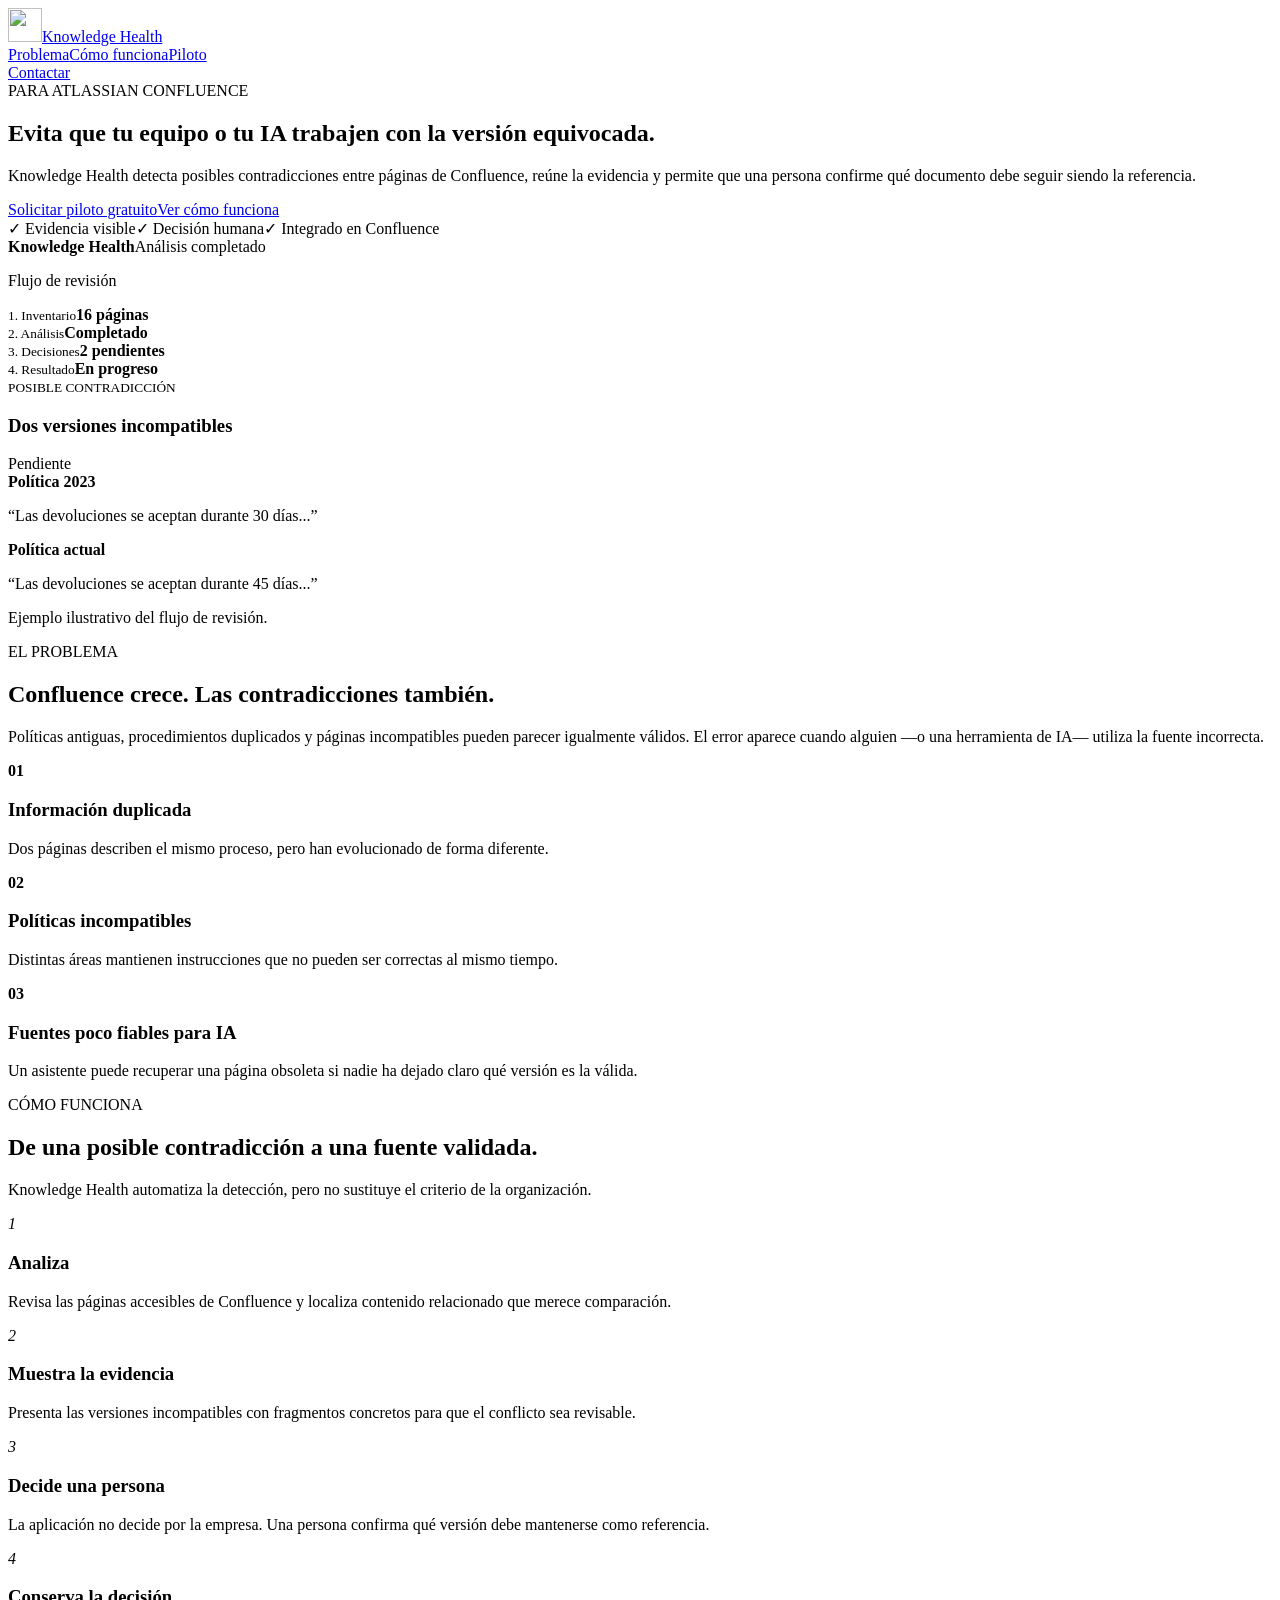
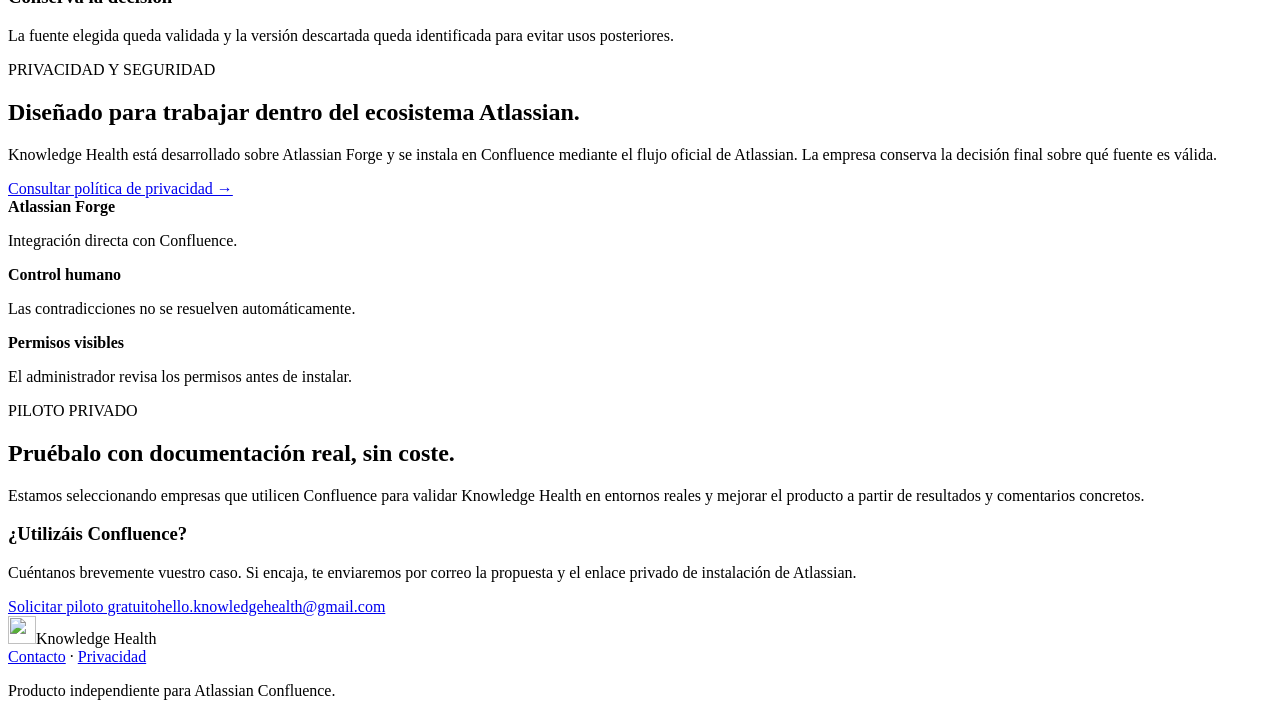
==== index.html @ 42a8809f "Create Spanish Knowledge Health landing page" ====
<!doctype html>
<html lang="es">
<head>
  <meta charset="utf-8">
  <meta name="viewport" content="width=device-width, initial-scale=1">
  <title>Knowledge Health | Fiabilidad del conocimiento en Confluence</title>
  <meta name="description" content="Knowledge Health detecta posibles contradicciones en Confluence, muestra la evidencia y deja la decisión final en manos de una persona.">
  <link rel="icon" href="logo.svg" type="image/svg+xml">
  <link rel="stylesheet" href="styles.css">
</head>
<body>
  <header class="site-header">
    <div class="container nav-wrap">
      <a class="brand" href="#inicio"><img src="logo.svg" alt="" width="34" height="34"><span>Knowledge Health</span></a>
      <nav aria-label="Navegación principal"><a href="#problema">Problema</a><a href="#funciona">Cómo funciona</a><a href="#piloto">Piloto</a></nav>
      <a class="button outline small" href="mailto:hello.knowledgehealth@gmail.com?subject=Knowledge%20Health">Contactar</a>
    </div>
  </header>

  <main>
    <section class="hero" id="inicio">
      <div class="container hero-grid">
        <div>
          <div class="eyebrow">PARA ATLASSIAN CONFLUENCE</div>
          <h1>Evita que tu equipo o tu IA trabajen con la <span>versión equivocada.</span></h1>
          <p class="lead">Knowledge Health detecta posibles contradicciones entre páginas de Confluence, reúne la evidencia y permite que una persona confirme qué documento debe seguir siendo la referencia.</p>
          <div class="actions"><a class="button primary" href="mailto:hello.knowledgehealth@gmail.com?subject=Solicitar%20piloto%20gratuito%20de%20Knowledge%20Health">Solicitar piloto gratuito</a><a class="button ghost" href="#funciona">Ver cómo funciona</a></div>
          <div class="trust"><span>✓ Evidencia visible</span><span>✓ Decisión humana</span><span>✓ Integrado en Confluence</span></div>
        </div>
        <div class="product-card">
          <div class="product-head"><strong>Knowledge Health</strong><span>Análisis completado</span></div>
          <p class="label">Flujo de revisión</p>
          <div class="workflow"><div><small>1. Inventario</small><b>16 páginas</b></div><div><small>2. Análisis</small><b>Completado</b></div><div class="warn"><small>3. Decisiones</small><b>2 pendientes</b></div><div><small>4. Resultado</small><b>En progreso</b></div></div>
          <div class="conflict"><div class="conflict-title"><div><small>POSIBLE CONTRADICCIÓN</small><h3>Dos versiones incompatibles</h3></div><span>Pendiente</span></div><div class="evidence"><article><strong>Política 2023</strong><p>“Las devoluciones se aceptan durante 30 días...”</p></article><article><strong>Política actual</strong><p>“Las devoluciones se aceptan durante 45 días...”</p></article></div><p class="note">Ejemplo ilustrativo del flujo de revisión.</p></div>
        </div>
      </div>
    </section>

    <section class="section" id="problema"><div class="container"><div class="heading"><span>EL PROBLEMA</span><h2>Confluence crece. Las contradicciones también.</h2><p>Políticas antiguas, procedimientos duplicados y páginas incompatibles pueden parecer igualmente válidos. El error aparece cuando alguien —o una herramienta de IA— utiliza la fuente incorrecta.</p></div><div class="cards"><article><b>01</b><h3>Información duplicada</h3><p>Dos páginas describen el mismo proceso, pero han evolucionado de forma diferente.</p></article><article><b>02</b><h3>Políticas incompatibles</h3><p>Distintas áreas mantienen instrucciones que no pueden ser correctas al mismo tiempo.</p></article><article><b>03</b><h3>Fuentes poco fiables para IA</h3><p>Un asistente puede recuperar una página obsoleta si nadie ha dejado claro qué versión es la válida.</p></article></div></div></section>

    <section class="section alt" id="funciona"><div class="container"><div class="heading"><span>CÓMO FUNCIONA</span><h2>De una posible contradicción a una fuente validada.</h2><p>Knowledge Health automatiza la detección, pero no sustituye el criterio de la organización.</p></div><div class="steps"><article><em>1</em><div><h3>Analiza</h3><p>Revisa las páginas accesibles de Confluence y localiza contenido relacionado que merece comparación.</p></div></article><article><em>2</em><div><h3>Muestra la evidencia</h3><p>Presenta las versiones incompatibles con fragmentos concretos para que el conflicto sea revisable.</p></div></article><article><em>3</em><div><h3>Decide una persona</h3><p>La aplicación no decide por la empresa. Una persona confirma qué versión debe mantenerse como referencia.</p></div></article><article><em>4</em><div><h3>Conserva la decisión</h3><p>La fuente elegida queda validada y la versión descartada queda identificada para evitar usos posteriores.</p></div></article></div></div></section>

    <section class="section dark"><div class="container split"><div><span class="kicker-light">PRIVACIDAD Y SEGURIDAD</span><h2>Diseñado para trabajar dentro del ecosistema Atlassian.</h2><p>Knowledge Health está desarrollado sobre Atlassian Forge y se instala en Confluence mediante el flujo oficial de Atlassian. La empresa conserva la decisión final sobre qué fuente es válida.</p><a class="light-link" href="https://github.com/Ricardo-Personal/knowledge-health-legal/blob/main/README.md" target="_blank" rel="noopener">Consultar política de privacidad →</a></div><div class="dark-cards"><article><strong>Atlassian Forge</strong><p>Integración directa con Confluence.</p></article><article><strong>Control humano</strong><p>Las contradicciones no se resuelven automáticamente.</p></article><article><strong>Permisos visibles</strong><p>El administrador revisa los permisos antes de instalar.</p></article></div></div></section>

    <section class="section" id="piloto"><div class="container pilot"><div><span>PILOTO PRIVADO</span><h2>Pruébalo con documentación real, sin coste.</h2><p>Estamos seleccionando empresas que utilicen Confluence para validar Knowledge Health en entornos reales y mejorar el producto a partir de resultados y comentarios concretos.</p></div><div class="pilot-box"><h3>¿Utilizáis Confluence?</h3><p>Cuéntanos brevemente vuestro caso. Si encaja, te enviaremos por correo la propuesta y el enlace privado de instalación de Atlassian.</p><a class="button primary full" href="mailto:hello.knowledgehealth@gmail.com?subject=Solicitar%20piloto%20gratuito%20de%20Knowledge%20Health">Solicitar piloto gratuito</a><a class="mail" href="mailto:hello.knowledgehealth@gmail.com">hello.knowledgehealth@gmail.com</a></div></div></section>
  </main>

  <footer><div class="container footer"><div class="brand"><img src="logo.svg" alt="" width="28" height="28"><span>Knowledge Health</span></div><div><a href="mailto:hello.knowledgehealth@gmail.com">Contacto</a> · <a href="https://github.com/Ricardo-Personal/knowledge-health-legal/blob/main/README.md" target="_blank" rel="noopener">Privacidad</a></div><p>Producto independiente para Atlassian Confluence.</p></div></footer>
</body>
</html>
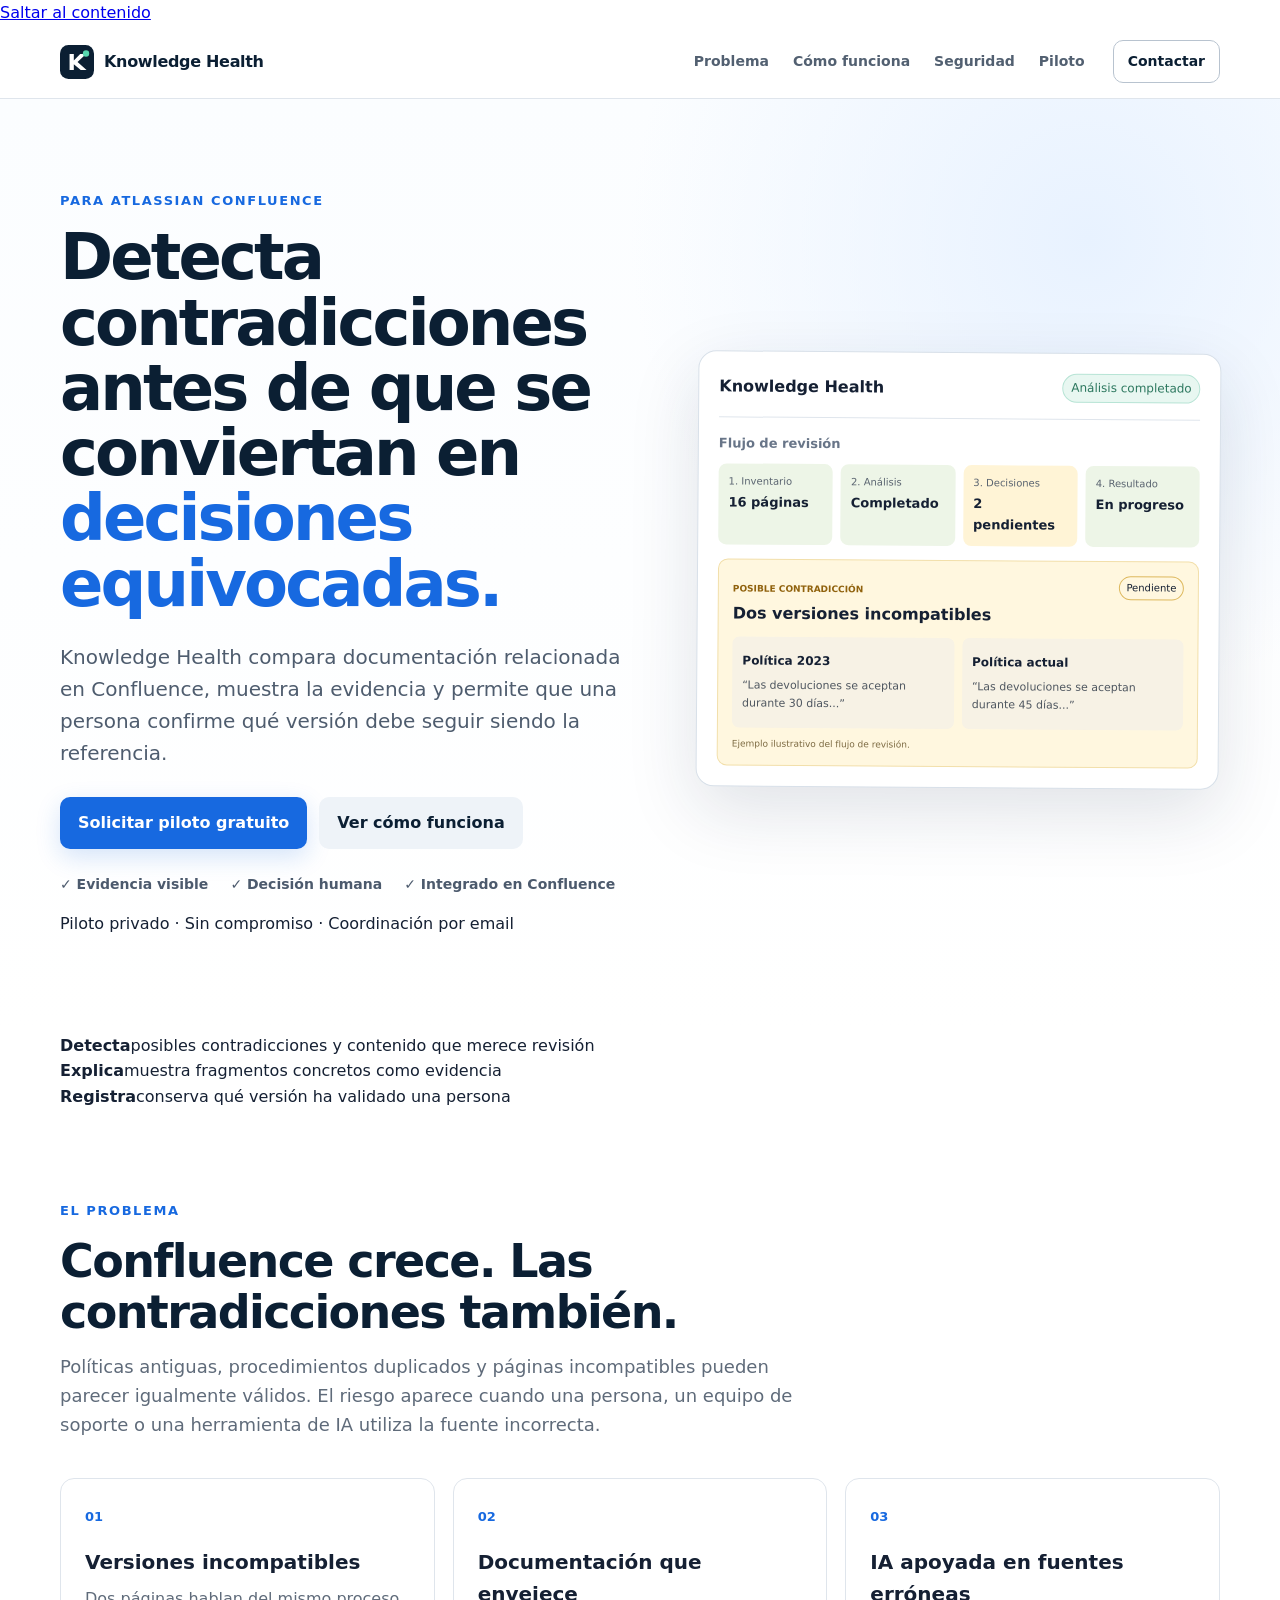
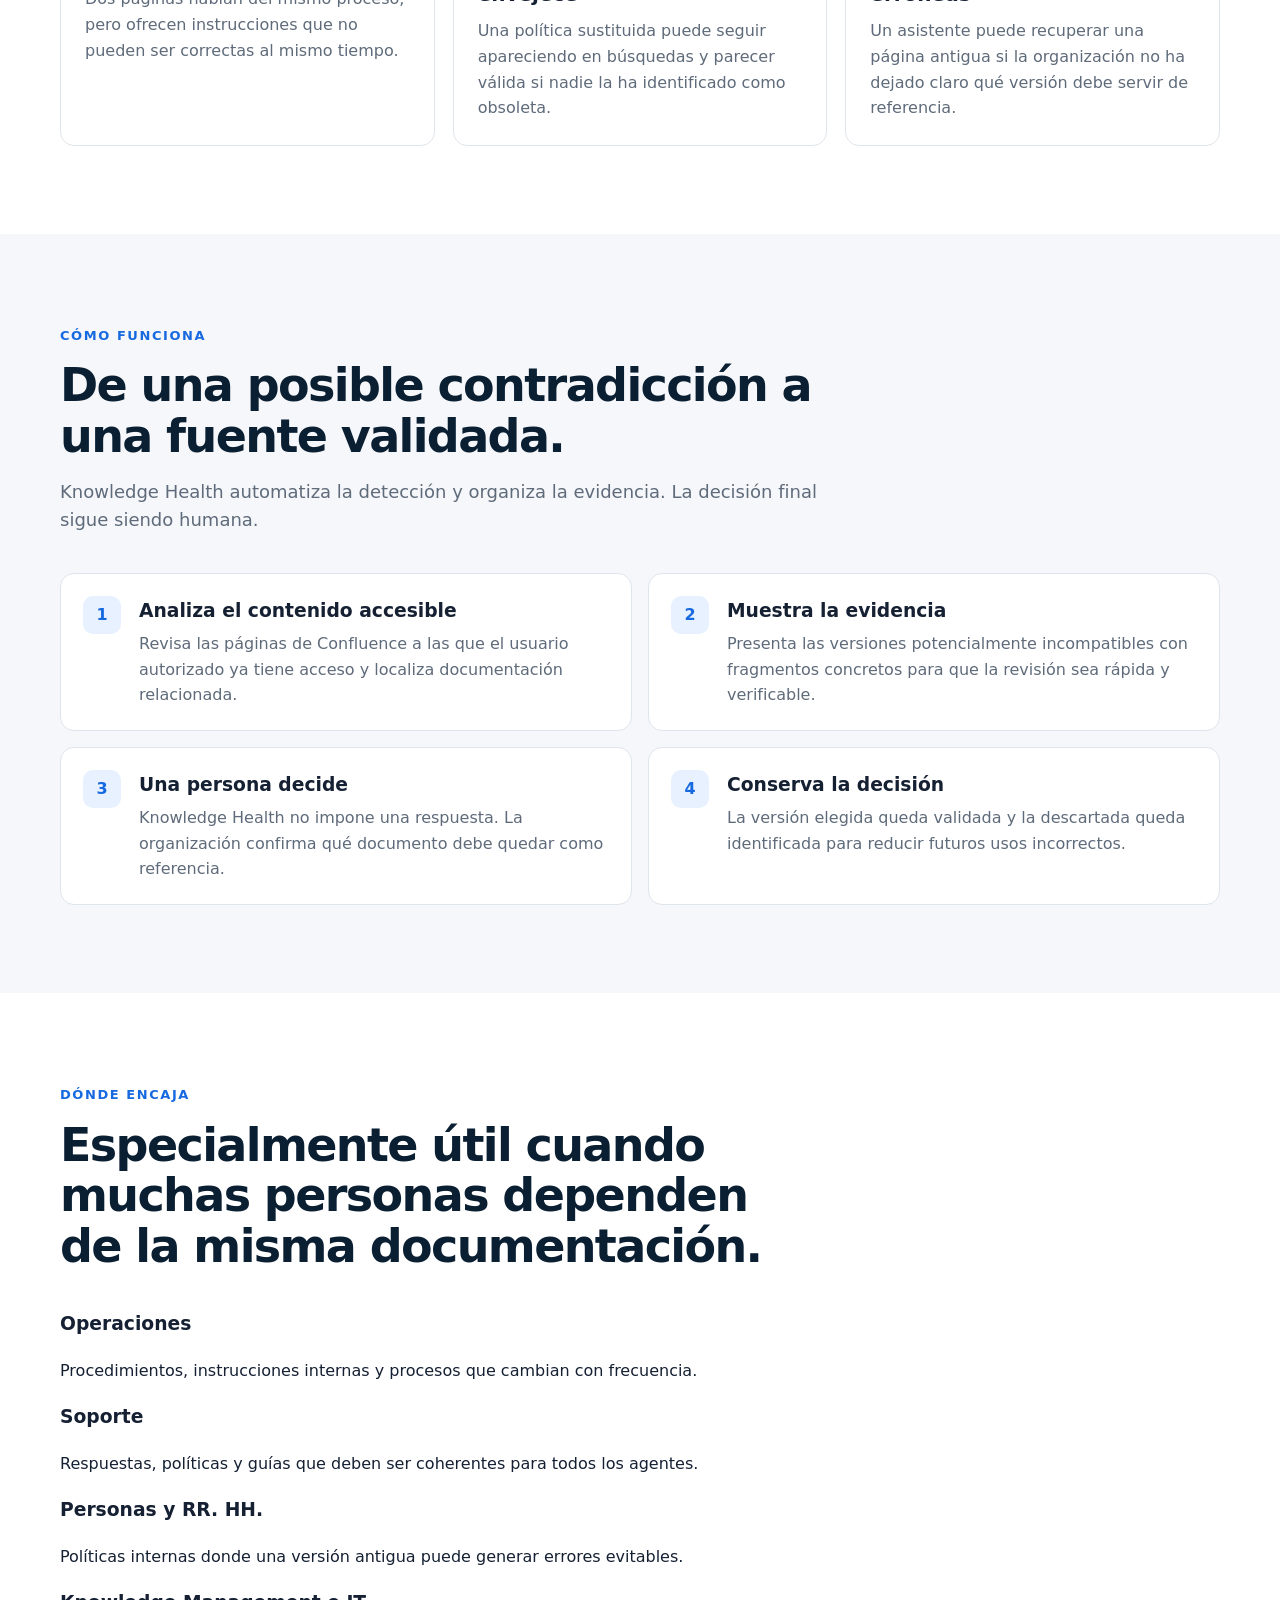
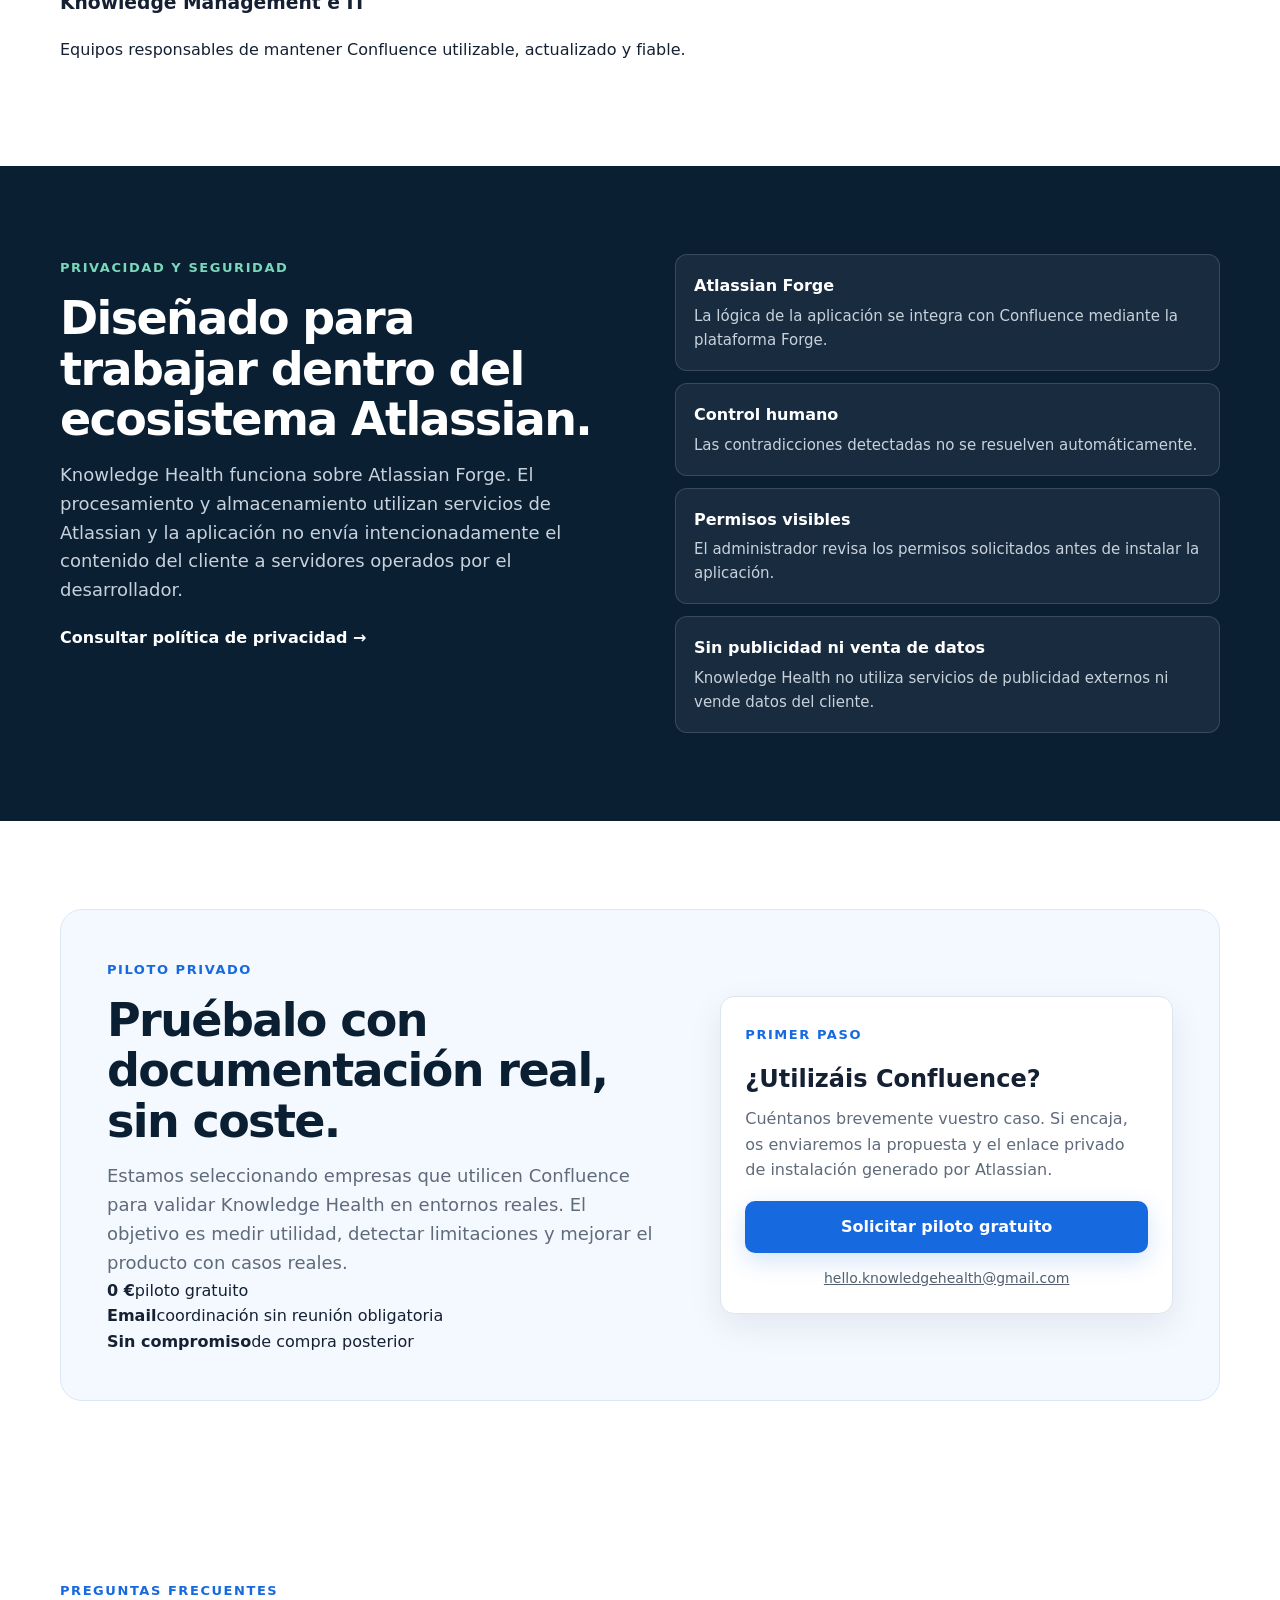
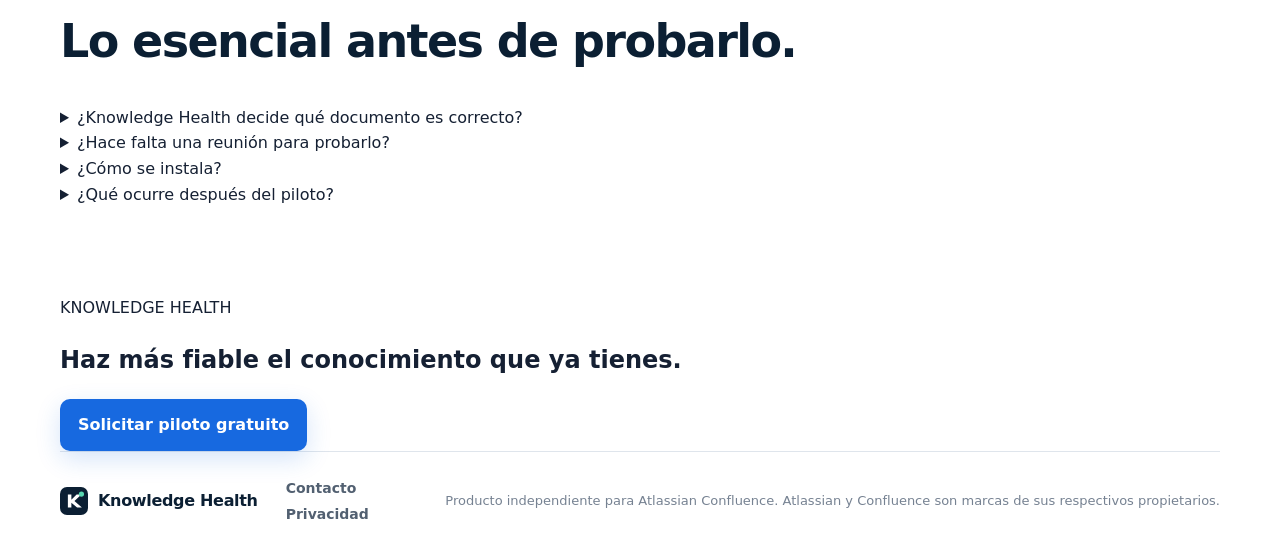
==== commit f65fabde: "Refine Spanish commercial landing page" ====
--- a/index.html
+++ b/index.html
@@ -3,48 +3,231 @@
 <head>
   <meta charset="utf-8">
   <meta name="viewport" content="width=device-width, initial-scale=1">
-  <title>Knowledge Health | Fiabilidad del conocimiento en Confluence</title>
-  <meta name="description" content="Knowledge Health detecta posibles contradicciones en Confluence, muestra la evidencia y deja la decisión final en manos de una persona.">
+  <title>Knowledge Health | Detecta contradicciones en Confluence</title>
+  <meta name="description" content="Knowledge Health detecta posibles contradicciones entre páginas de Confluence, muestra la evidencia y deja la decisión final en manos de una persona.">
+  <meta name="theme-color" content="#0b1f33">
+  <meta property="og:title" content="Knowledge Health | Detecta contradicciones en Confluence">
+  <meta property="og:description" content="Haz más fiable el conocimiento de tu organización antes de que una página obsoleta llegue a una persona o a una IA.">
+  <meta property="og:type" content="website">
+  <meta property="og:url" content="https://knowledgehealth.github.io/knowledge-health-site/">
+  <link rel="canonical" href="https://knowledgehealth.github.io/knowledge-health-site/">
   <link rel="icon" href="logo.svg" type="image/svg+xml">
   <link rel="stylesheet" href="styles.css">
 </head>
 <body>
+  <a class="skip-link" href="#contenido">Saltar al contenido</a>
+
   <header class="site-header">
     <div class="container nav-wrap">
-      <a class="brand" href="#inicio"><img src="logo.svg" alt="" width="34" height="34"><span>Knowledge Health</span></a>
-      <nav aria-label="Navegación principal"><a href="#problema">Problema</a><a href="#funciona">Cómo funciona</a><a href="#piloto">Piloto</a></nav>
-      <a class="button outline small" href="mailto:hello.knowledgehealth@gmail.com?subject=Knowledge%20Health">Contactar</a>
+      <a class="brand" href="#inicio" aria-label="Knowledge Health, inicio">
+        <img src="logo.svg" alt="" width="34" height="34">
+        <span>Knowledge Health</span>
+      </a>
+      <nav class="main-nav" aria-label="Navegación principal">
+        <a href="#problema">Problema</a>
+        <a href="#funciona">Cómo funciona</a>
+        <a href="#seguridad">Seguridad</a>
+        <a href="#piloto">Piloto</a>
+      </nav>
+      <a class="button outline small" href="mailto:hello.knowledgehealth@gmail.com?subject=Knowledge%20Health%20-%20Contacto">Contactar</a>
     </div>
   </header>
 
-  <main>
+  <main id="contenido">
     <section class="hero" id="inicio">
       <div class="container hero-grid">
+        <div class="hero-copy">
+          <div class="eyebrow">PARA ATLASSIAN CONFLUENCE</div>
+          <h1>Detecta contradicciones antes de que se conviertan en <span>decisiones equivocadas.</span></h1>
+          <p class="lead">Knowledge Health compara documentación relacionada en Confluence, muestra la evidencia y permite que una persona confirme qué versión debe seguir siendo la referencia.</p>
+          <div class="actions">
+            <a class="button primary" href="mailto:hello.knowledgehealth@gmail.com?subject=Solicitar%20piloto%20gratuito%20de%20Knowledge%20Health&body=Hola%2C%20utilizamos%20Confluence%20y%20nos%20gustar%C3%ADa%20valorar%20un%20piloto%20de%20Knowledge%20Health.%0A%0AEmpresa%3A%0A%C3%81rea%20o%20equipo%3A%0APersona%20de%20contacto%3A">Solicitar piloto gratuito</a>
+            <a class="button ghost" href="#funciona">Ver cómo funciona</a>
+          </div>
+          <div class="trust" aria-label="Características principales">
+            <span>✓ Evidencia visible</span>
+            <span>✓ Decisión humana</span>
+            <span>✓ Integrado en Confluence</span>
+          </div>
+          <p class="microcopy">Piloto privado · Sin compromiso · Coordinación por email</p>
+        </div>
+
+        <div class="product-card" aria-label="Ejemplo ilustrativo del flujo de revisión de Knowledge Health">
+          <div class="product-head">
+            <strong>Knowledge Health</strong>
+            <span>Análisis completado</span>
+          </div>
+          <p class="label">Flujo de revisión</p>
+          <div class="workflow">
+            <div><small>1. Inventario</small><b>16 páginas</b></div>
+            <div><small>2. Análisis</small><b>Completado</b></div>
+            <div class="warn"><small>3. Decisiones</small><b>2 pendientes</b></div>
+            <div><small>4. Resultado</small><b>En progreso</b></div>
+          </div>
+          <div class="conflict">
+            <div class="conflict-title">
+              <div><small>POSIBLE CONTRADICCIÓN</small><h3>Dos versiones incompatibles</h3></div>
+              <span>Pendiente</span>
+            </div>
+            <div class="evidence">
+              <article><strong>Política 2023</strong><p>“Las devoluciones se aceptan durante 30 días...”</p></article>
+              <article><strong>Política actual</strong><p>“Las devoluciones se aceptan durante 45 días...”</p></article>
+            </div>
+            <p class="note">Ejemplo ilustrativo del flujo de revisión.</p>
+          </div>
+        </div>
+      </div>
+    </section>
+
+    <section class="proof-strip" aria-label="Resumen del producto">
+      <div class="container proof-grid">
+        <div><strong>Detecta</strong><span>posibles contradicciones y contenido que merece revisión</span></div>
+        <div><strong>Explica</strong><span>muestra fragmentos concretos como evidencia</span></div>
+        <div><strong>Registra</strong><span>conserva qué versión ha validado una persona</span></div>
+      </div>
+    </section>
+
+    <section class="section" id="problema">
+      <div class="container">
+        <div class="heading">
+          <span>EL PROBLEMA</span>
+          <h2>Confluence crece. Las contradicciones también.</h2>
+          <p>Políticas antiguas, procedimientos duplicados y páginas incompatibles pueden parecer igualmente válidos. El riesgo aparece cuando una persona, un equipo de soporte o una herramienta de IA utiliza la fuente incorrecta.</p>
+        </div>
+        <div class="cards">
+          <article>
+            <b>01</b>
+            <h3>Versiones incompatibles</h3>
+            <p>Dos páginas hablan del mismo proceso, pero ofrecen instrucciones que no pueden ser correctas al mismo tiempo.</p>
+          </article>
+          <article>
+            <b>02</b>
+            <h3>Documentación que envejece</h3>
+            <p>Una política sustituida puede seguir apareciendo en búsquedas y parecer válida si nadie la ha identificado como obsoleta.</p>
+          </article>
+          <article>
+            <b>03</b>
+            <h3>IA apoyada en fuentes erróneas</h3>
+            <p>Un asistente puede recuperar una página antigua si la organización no ha dejado claro qué versión debe servir de referencia.</p>
+          </article>
+        </div>
+      </div>
+    </section>
+
+    <section class="section alt" id="funciona">
+      <div class="container">
+        <div class="heading">
+          <span>CÓMO FUNCIONA</span>
+          <h2>De una posible contradicción a una fuente validada.</h2>
+          <p>Knowledge Health automatiza la detección y organiza la evidencia. La decisión final sigue siendo humana.</p>
+        </div>
+        <div class="steps">
+          <article><em>1</em><div><h3>Analiza el contenido accesible</h3><p>Revisa las páginas de Confluence a las que el usuario autorizado ya tiene acceso y localiza documentación relacionada.</p></div></article>
+          <article><em>2</em><div><h3>Muestra la evidencia</h3><p>Presenta las versiones potencialmente incompatibles con fragmentos concretos para que la revisión sea rápida y verificable.</p></div></article>
+          <article><em>3</em><div><h3>Una persona decide</h3><p>Knowledge Health no impone una respuesta. La organización confirma qué documento debe quedar como referencia.</p></div></article>
+          <article><em>4</em><div><h3>Conserva la decisión</h3><p>La versión elegida queda validada y la descartada queda identificada para reducir futuros usos incorrectos.</p></div></article>
+        </div>
+      </div>
+    </section>
+
+    <section class="section use-cases">
+      <div class="container">
+        <div class="heading compact">
+          <span>DÓNDE ENCAJA</span>
+          <h2>Especialmente útil cuando muchas personas dependen de la misma documentación.</h2>
+        </div>
+        <div class="use-grid">
+          <article><h3>Operaciones</h3><p>Procedimientos, instrucciones internas y procesos que cambian con frecuencia.</p></article>
+          <article><h3>Soporte</h3><p>Respuestas, políticas y guías que deben ser coherentes para todos los agentes.</p></article>
+          <article><h3>Personas y RR. HH.</h3><p>Políticas internas donde una versión antigua puede generar errores evitables.</p></article>
+          <article><h3>Knowledge Management e IT</h3><p>Equipos responsables de mantener Confluence utilizable, actualizado y fiable.</p></article>
+        </div>
+      </div>
+    </section>
+
+    <section class="section dark" id="seguridad">
+      <div class="container split">
         <div>
-          <div class="eyebrow">PARA ATLASSIAN CONFLUENCE</div>
-          <h1>Evita que tu equipo o tu IA trabajen con la <span>versión equivocada.</span></h1>
-          <p class="lead">Knowledge Health detecta posibles contradicciones entre páginas de Confluence, reúne la evidencia y permite que una persona confirme qué documento debe seguir siendo la referencia.</p>
-          <div class="actions"><a class="button primary" href="mailto:hello.knowledgehealth@gmail.com?subject=Solicitar%20piloto%20gratuito%20de%20Knowledge%20Health">Solicitar piloto gratuito</a><a class="button ghost" href="#funciona">Ver cómo funciona</a></div>
-          <div class="trust"><span>✓ Evidencia visible</span><span>✓ Decisión humana</span><span>✓ Integrado en Confluence</span></div>
-        </div>
-        <div class="product-card">
-          <div class="product-head"><strong>Knowledge Health</strong><span>Análisis completado</span></div>
-          <p class="label">Flujo de revisión</p>
-          <div class="workflow"><div><small>1. Inventario</small><b>16 páginas</b></div><div><small>2. Análisis</small><b>Completado</b></div><div class="warn"><small>3. Decisiones</small><b>2 pendientes</b></div><div><small>4. Resultado</small><b>En progreso</b></div></div>
-          <div class="conflict"><div class="conflict-title"><div><small>POSIBLE CONTRADICCIÓN</small><h3>Dos versiones incompatibles</h3></div><span>Pendiente</span></div><div class="evidence"><article><strong>Política 2023</strong><p>“Las devoluciones se aceptan durante 30 días...”</p></article><article><strong>Política actual</strong><p>“Las devoluciones se aceptan durante 45 días...”</p></article></div><p class="note">Ejemplo ilustrativo del flujo de revisión.</p></div>
-        </div>
-      </div>
-    </section>
-
-    <section class="section" id="problema"><div class="container"><div class="heading"><span>EL PROBLEMA</span><h2>Confluence crece. Las contradicciones también.</h2><p>Políticas antiguas, procedimientos duplicados y páginas incompatibles pueden parecer igualmente válidos. El error aparece cuando alguien —o una herramienta de IA— utiliza la fuente incorrecta.</p></div><div class="cards"><article><b>01</b><h3>Información duplicada</h3><p>Dos páginas describen el mismo proceso, pero han evolucionado de forma diferente.</p></article><article><b>02</b><h3>Políticas incompatibles</h3><p>Distintas áreas mantienen instrucciones que no pueden ser correctas al mismo tiempo.</p></article><article><b>03</b><h3>Fuentes poco fiables para IA</h3><p>Un asistente puede recuperar una página obsoleta si nadie ha dejado claro qué versión es la válida.</p></article></div></div></section>
-
-    <section class="section alt" id="funciona"><div class="container"><div class="heading"><span>CÓMO FUNCIONA</span><h2>De una posible contradicción a una fuente validada.</h2><p>Knowledge Health automatiza la detección, pero no sustituye el criterio de la organización.</p></div><div class="steps"><article><em>1</em><div><h3>Analiza</h3><p>Revisa las páginas accesibles de Confluence y localiza contenido relacionado que merece comparación.</p></div></article><article><em>2</em><div><h3>Muestra la evidencia</h3><p>Presenta las versiones incompatibles con fragmentos concretos para que el conflicto sea revisable.</p></div></article><article><em>3</em><div><h3>Decide una persona</h3><p>La aplicación no decide por la empresa. Una persona confirma qué versión debe mantenerse como referencia.</p></div></article><article><em>4</em><div><h3>Conserva la decisión</h3><p>La fuente elegida queda validada y la versión descartada queda identificada para evitar usos posteriores.</p></div></article></div></div></section>
-
-    <section class="section dark"><div class="container split"><div><span class="kicker-light">PRIVACIDAD Y SEGURIDAD</span><h2>Diseñado para trabajar dentro del ecosistema Atlassian.</h2><p>Knowledge Health está desarrollado sobre Atlassian Forge y se instala en Confluence mediante el flujo oficial de Atlassian. La empresa conserva la decisión final sobre qué fuente es válida.</p><a class="light-link" href="https://github.com/Ricardo-Personal/knowledge-health-legal/blob/main/README.md" target="_blank" rel="noopener">Consultar política de privacidad →</a></div><div class="dark-cards"><article><strong>Atlassian Forge</strong><p>Integración directa con Confluence.</p></article><article><strong>Control humano</strong><p>Las contradicciones no se resuelven automáticamente.</p></article><article><strong>Permisos visibles</strong><p>El administrador revisa los permisos antes de instalar.</p></article></div></div></section>
-
-    <section class="section" id="piloto"><div class="container pilot"><div><span>PILOTO PRIVADO</span><h2>Pruébalo con documentación real, sin coste.</h2><p>Estamos seleccionando empresas que utilicen Confluence para validar Knowledge Health en entornos reales y mejorar el producto a partir de resultados y comentarios concretos.</p></div><div class="pilot-box"><h3>¿Utilizáis Confluence?</h3><p>Cuéntanos brevemente vuestro caso. Si encaja, te enviaremos por correo la propuesta y el enlace privado de instalación de Atlassian.</p><a class="button primary full" href="mailto:hello.knowledgehealth@gmail.com?subject=Solicitar%20piloto%20gratuito%20de%20Knowledge%20Health">Solicitar piloto gratuito</a><a class="mail" href="mailto:hello.knowledgehealth@gmail.com">hello.knowledgehealth@gmail.com</a></div></div></section>
+          <span class="kicker-light">PRIVACIDAD Y SEGURIDAD</span>
+          <h2>Diseñado para trabajar dentro del ecosistema Atlassian.</h2>
+          <p>Knowledge Health funciona sobre Atlassian Forge. El procesamiento y almacenamiento utilizan servicios de Atlassian y la aplicación no envía intencionadamente el contenido del cliente a servidores operados por el desarrollador.</p>
+          <a class="light-link" href="privacidad.html">Consultar política de privacidad →</a>
+        </div>
+        <div class="dark-cards">
+          <article><strong>Atlassian Forge</strong><p>La lógica de la aplicación se integra con Confluence mediante la plataforma Forge.</p></article>
+          <article><strong>Control humano</strong><p>Las contradicciones detectadas no se resuelven automáticamente.</p></article>
+          <article><strong>Permisos visibles</strong><p>El administrador revisa los permisos solicitados antes de instalar la aplicación.</p></article>
+          <article><strong>Sin publicidad ni venta de datos</strong><p>Knowledge Health no utiliza servicios de publicidad externos ni vende datos del cliente.</p></article>
+        </div>
+      </div>
+    </section>
+
+    <section class="section pilot-section" id="piloto">
+      <div class="container pilot">
+        <div class="pilot-copy">
+          <span>PILOTO PRIVADO</span>
+          <h2>Pruébalo con documentación real, sin coste.</h2>
+          <p>Estamos seleccionando empresas que utilicen Confluence para validar Knowledge Health en entornos reales. El objetivo es medir utilidad, detectar limitaciones y mejorar el producto con casos reales.</p>
+          <div class="pilot-points">
+            <div><strong>0 €</strong><span>piloto gratuito</span></div>
+            <div><strong>Email</strong><span>coordinación sin reunión obligatoria</span></div>
+            <div><strong>Sin compromiso</strong><span>de compra posterior</span></div>
+          </div>
+        </div>
+        <div class="pilot-box">
+          <span class="pilot-label">PRIMER PASO</span>
+          <h3>¿Utilizáis Confluence?</h3>
+          <p>Cuéntanos brevemente vuestro caso. Si encaja, os enviaremos la propuesta y el enlace privado de instalación generado por Atlassian.</p>
+          <a class="button primary full" href="mailto:hello.knowledgehealth@gmail.com?subject=Solicitar%20piloto%20gratuito%20de%20Knowledge%20Health&body=Hola%2C%20utilizamos%20Confluence%20y%20nos%20gustar%C3%ADa%20valorar%20un%20piloto%20de%20Knowledge%20Health.%0A%0AEmpresa%3A%0A%C3%81rea%20o%20equipo%3A%0APersona%20de%20contacto%3A%0AComentarios%3A">Solicitar piloto gratuito</a>
+          <a class="mail" href="mailto:hello.knowledgehealth@gmail.com">hello.knowledgehealth@gmail.com</a>
+        </div>
+      </div>
+    </section>
+
+    <section class="section faq-section">
+      <div class="container">
+        <div class="heading compact">
+          <span>PREGUNTAS FRECUENTES</span>
+          <h2>Lo esencial antes de probarlo.</h2>
+        </div>
+        <div class="faq-grid">
+          <details>
+            <summary>¿Knowledge Health decide qué documento es correcto?</summary>
+            <p>No. Detecta el posible conflicto, muestra la evidencia y deja la decisión final en manos de una persona de la organización.</p>
+          </details>
+          <details>
+            <summary>¿Hace falta una reunión para probarlo?</summary>
+            <p>No. El piloto puede coordinarse íntegramente por correo electrónico. Una demostración solo es necesaria si la empresa la considera útil.</p>
+          </details>
+          <details>
+            <summary>¿Cómo se instala?</summary>
+            <p>Mediante un enlace privado de instalación generado por Atlassian. Un administrador de Confluence revisa los permisos antes de autorizar la aplicación.</p>
+          </details>
+          <details>
+            <summary>¿Qué ocurre después del piloto?</summary>
+            <p>No existe compromiso de compra. El objetivo inicial es validar el producto con documentación real y recoger comentarios concretos.</p>
+          </details>
+        </div>
+      </div>
+    </section>
+
+    <section class="final-cta">
+      <div class="container final-cta-inner">
+        <div><span>KNOWLEDGE HEALTH</span><h2>Haz más fiable el conocimiento que ya tienes.</h2></div>
+        <a class="button primary" href="mailto:hello.knowledgehealth@gmail.com?subject=Solicitar%20piloto%20gratuito%20de%20Knowledge%20Health">Solicitar piloto gratuito</a>
+      </div>
+    </section>
   </main>
 
-  <footer><div class="container footer"><div class="brand"><img src="logo.svg" alt="" width="28" height="28"><span>Knowledge Health</span></div><div><a href="mailto:hello.knowledgehealth@gmail.com">Contacto</a> · <a href="https://github.com/Ricardo-Personal/knowledge-health-legal/blob/main/README.md" target="_blank" rel="noopener">Privacidad</a></div><p>Producto independiente para Atlassian Confluence.</p></div></footer>
+  <footer>
+    <div class="container footer">
+      <div class="brand"><img src="logo.svg" alt="" width="28" height="28"><span>Knowledge Health</span></div>
+      <div class="footer-links">
+        <a href="mailto:hello.knowledgehealth@gmail.com">Contacto</a>
+        <a href="privacidad.html">Privacidad</a>
+      </div>
+      <p>Producto independiente para Atlassian Confluence. Atlassian y Confluence son marcas de sus respectivos propietarios.</p>
+    </div>
+  </footer>
 </body>
 </html>
--- a/styles.css
+++ b/styles.css
@@ -0,0 +1 @@
+:root{--navy:#0b1f33;--blue:#1769e0;--ink:#152033;--muted:#5f6b7a;--line:#dfe5ec;--soft:#f5f7fa;--green:#1f9d74;--green-soft:#e8f7f1;--amber:#a86a00;--amber-soft:#fff4d6;--white:#fff}*{box-sizing:border-box}html{scroll-behavior:smooth}body{margin:0;font-family:Inter,ui-sans-serif,system-ui,-apple-system,BlinkMacSystemFont,"Segoe UI",sans-serif;color:var(--ink);background:#fff;line-height:1.6}.container{width:min(1160px,calc(100% - 40px));margin:0 auto}.site-header{position:sticky;top:0;z-index:20;background:rgba(255,255,255,.94);backdrop-filter:blur(12px);border-bottom:1px solid var(--line)}.nav-wrap{height:72px;display:flex;align-items:center;gap:28px}.brand{display:flex;align-items:center;gap:10px;text-decoration:none;color:var(--navy);font-weight:800;letter-spacing:-.02em}.brand img{display:block}.nav-wrap nav{margin-left:auto;display:flex;gap:24px}.nav-wrap nav a,.footer a{color:#526071;text-decoration:none;font-weight:600;font-size:14px}.nav-wrap nav a:hover,.footer a:hover{color:var(--blue)}.button{display:inline-flex;align-items:center;justify-content:center;text-decoration:none;border-radius:10px;padding:13px 18px;font-weight:750;transition:.2s ease}.button.small{padding:9px 14px;font-size:14px}.button.primary{background:var(--blue);color:#fff;box-shadow:0 8px 24px rgba(23,105,224,.18)}.button.primary:hover{transform:translateY(-1px);background:#0f5fcf}.button.outline{border:1px solid #b8c3cf;color:var(--navy);background:#fff}.button.ghost{color:var(--navy);background:#eef3f8}.button.full{width:100%}.hero{padding:88px 0 80px;background:radial-gradient(circle at 85% 15%,#e8f2ff 0,rgba(232,242,255,0) 34%),linear-gradient(180deg,#fbfdff 0,#fff 100%)}.hero-grid{display:grid;grid-template-columns:1.05fr .95fr;gap:58px;align-items:center}.eyebrow,.heading>span,.pilot>div>span{display:inline-block;color:var(--blue);font-size:13px;font-weight:850;letter-spacing:.12em;margin-bottom:14px}.hero h1{font-size:clamp(42px,5vw,66px);line-height:1.02;letter-spacing:-.045em;margin:0 0 24px;color:var(--navy)}.hero h1 span{color:var(--blue)}.lead{font-size:20px;color:#4e5c6e;max-width:720px;margin:0 0 28px}.actions{display:flex;gap:12px;flex-wrap:wrap}.trust{display:flex;gap:22px;flex-wrap:wrap;margin-top:24px;color:#4c5a6d;font-size:14px;font-weight:650}.product-card{background:#fff;border:1px solid #d8e0e9;border-radius:18px;padding:20px;box-shadow:0 24px 70px rgba(22,42,67,.13);transform:rotate(.4deg)}.product-head{display:flex;align-items:center;justify-content:space-between;padding-bottom:16px;border-bottom:1px solid var(--line)}.product-head>span{font-size:12px;color:#2d785f;background:var(--green-soft);border:1px solid #b7e4d5;border-radius:999px;padding:4px 8px}.label{font-size:13px;font-weight:700;color:#687588;margin:16px 0 9px}.workflow{display:grid;grid-template-columns:repeat(4,1fr);gap:8px}.workflow>div{background:#edf5e7;border-radius:8px;padding:10px}.workflow>div.warn{background:var(--amber-soft)}.workflow small{display:block;font-size:10px;color:#5a6470}.workflow b{display:block;font-size:13px;margin-top:3px}.conflict{margin-top:14px;border-radius:10px;background:#fff7df;padding:14px;border:1px solid #f2dfaa}.conflict-title{display:flex;justify-content:space-between;gap:12px}.conflict-title small{font-size:9px;font-weight:850;color:#90620d}.conflict-title h3{margin:2px 0 10px;font-size:16px}.conflict-title>span{font-size:10px;height:max-content;border:1px solid #ddb85d;border-radius:999px;padding:3px 7px}.evidence{display:grid;grid-template-columns:1fr 1fr;gap:8px}.evidence article{background:#f7f2e5;border-radius:7px;padding:10px}.evidence strong{font-size:12px}.evidence p{font-size:11px;margin:5px 0;color:#4f5760}.note{font-size:9px;color:#7d6b43;margin:9px 0 0}.section{padding:88px 0}.section.alt{background:var(--soft)}.heading{max-width:760px;margin-bottom:38px}.heading h2,.split h2,.pilot h2{font-size:clamp(32px,4vw,46px);line-height:1.1;letter-spacing:-.035em;color:var(--navy);margin:0 0 16px}.heading p,.split p,.pilot p{font-size:18px;color:var(--muted);margin:0}.cards{display:grid;grid-template-columns:repeat(3,1fr);gap:18px}.cards article{border:1px solid var(--line);border-radius:14px;padding:24px;background:#fff}.cards article>b{color:var(--blue);font-size:13px}.cards h3{font-size:20px;margin:18px 0 8px}.cards p{color:var(--muted);margin:0}.steps{display:grid;grid-template-columns:1fr 1fr;gap:16px}.steps article{display:flex;gap:18px;background:#fff;border:1px solid var(--line);border-radius:14px;padding:22px}.steps em{font-style:normal;width:38px;height:38px;flex:0 0 38px;display:grid;place-items:center;border-radius:10px;background:#e8f1ff;color:var(--blue);font-weight:850}.steps h3{margin:0 0 5px}.steps p{margin:0;color:var(--muted)}.dark{background:var(--navy);color:#fff}.split{display:grid;grid-template-columns:1fr 1fr;gap:70px;align-items:start}.split h2{color:#fff}.split p{color:#c8d2dc}.kicker-light{display:inline-block;font-size:13px;letter-spacing:.12em;font-weight:850;color:#79d7ba;margin-bottom:14px}.light-link{display:inline-block;margin-top:20px;color:#fff;font-weight:750;text-decoration:none}.dark-cards{display:grid;gap:12px}.dark-cards article{border:1px solid rgba(255,255,255,.14);background:rgba(255,255,255,.06);border-radius:12px;padding:18px}.dark-cards article p{font-size:15px;margin:5px 0 0}.pilot{display:grid;grid-template-columns:1.1fr .9fr;gap:60px;align-items:center;background:#f4f8ff;border:1px solid #dce7f6;border-radius:22px;padding:46px}.pilot-box{background:#fff;border:1px solid var(--line);border-radius:14px;padding:24px;box-shadow:0 12px 34px rgba(22,42,67,.08)}.pilot-box h3{font-size:24px;margin:0 0 8px}.pilot-box p{font-size:16px;margin-bottom:18px}.mail{display:block;text-align:center;margin-top:14px;color:#526071;font-size:14px}.footer{min-height:100px;display:grid;grid-template-columns:auto 1fr auto;align-items:center;gap:28px;border-top:1px solid var(--line)}footer p{margin:0;color:#768292;font-size:13px;text-align:right}@media(max-width:900px){.nav-wrap nav{display:none}.hero-grid,.split,.pilot{grid-template-columns:1fr}.hero{padding-top:64px}.product-card{transform:none}.cards{grid-template-columns:1fr}.steps{grid-template-columns:1fr}.pilot{padding:30px}.footer{grid-template-columns:1fr;padding:24px 0}footer p{text-align:left}}@media(max-width:600px){.container{width:min(100% - 24px,1160px)}.site-header .button.outline{display:none}.nav-wrap{height:64px}.hero{padding:48px 0 56px}.hero h1{font-size:42px}.lead{font-size:18px}.workflow{grid-template-columns:1fr 1fr}.evidence{grid-template-columns:1fr}.section{padding:64px 0}.trust{gap:10px 16px}.actions .button{width:100%}}
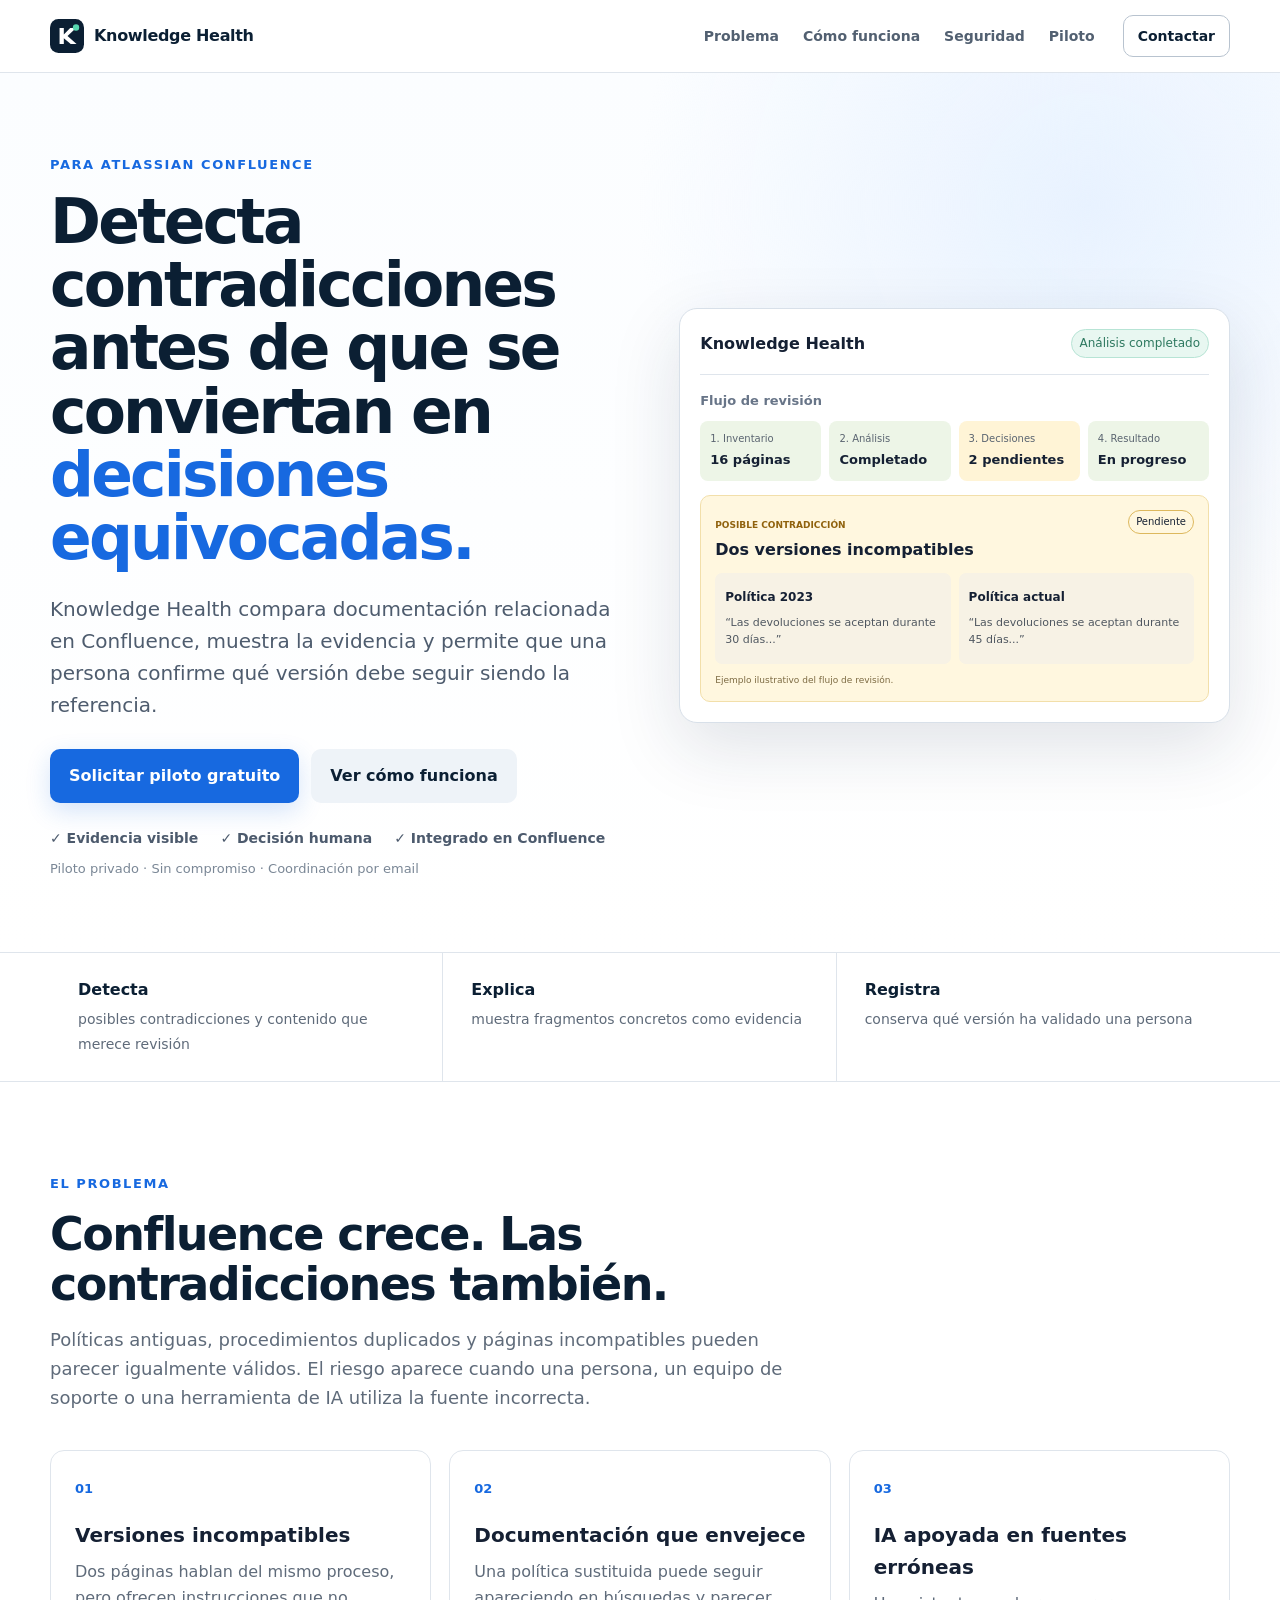
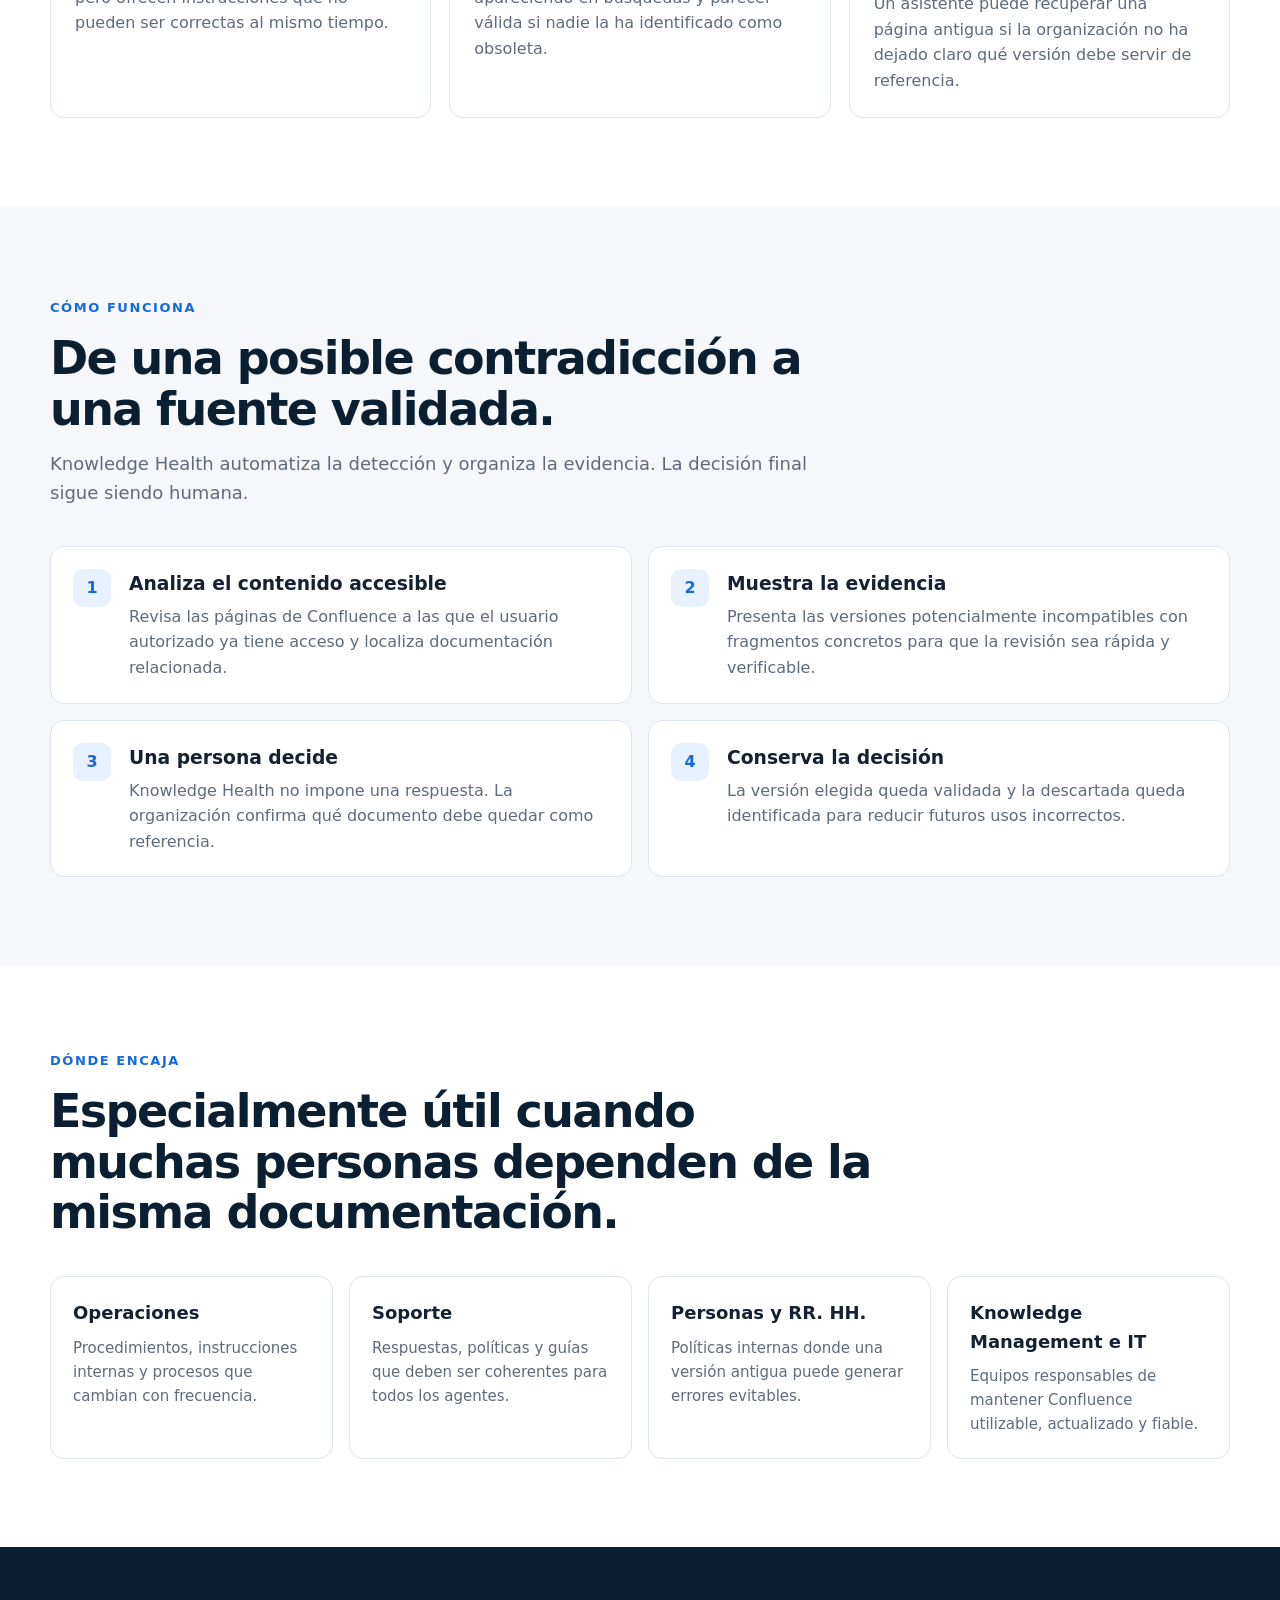
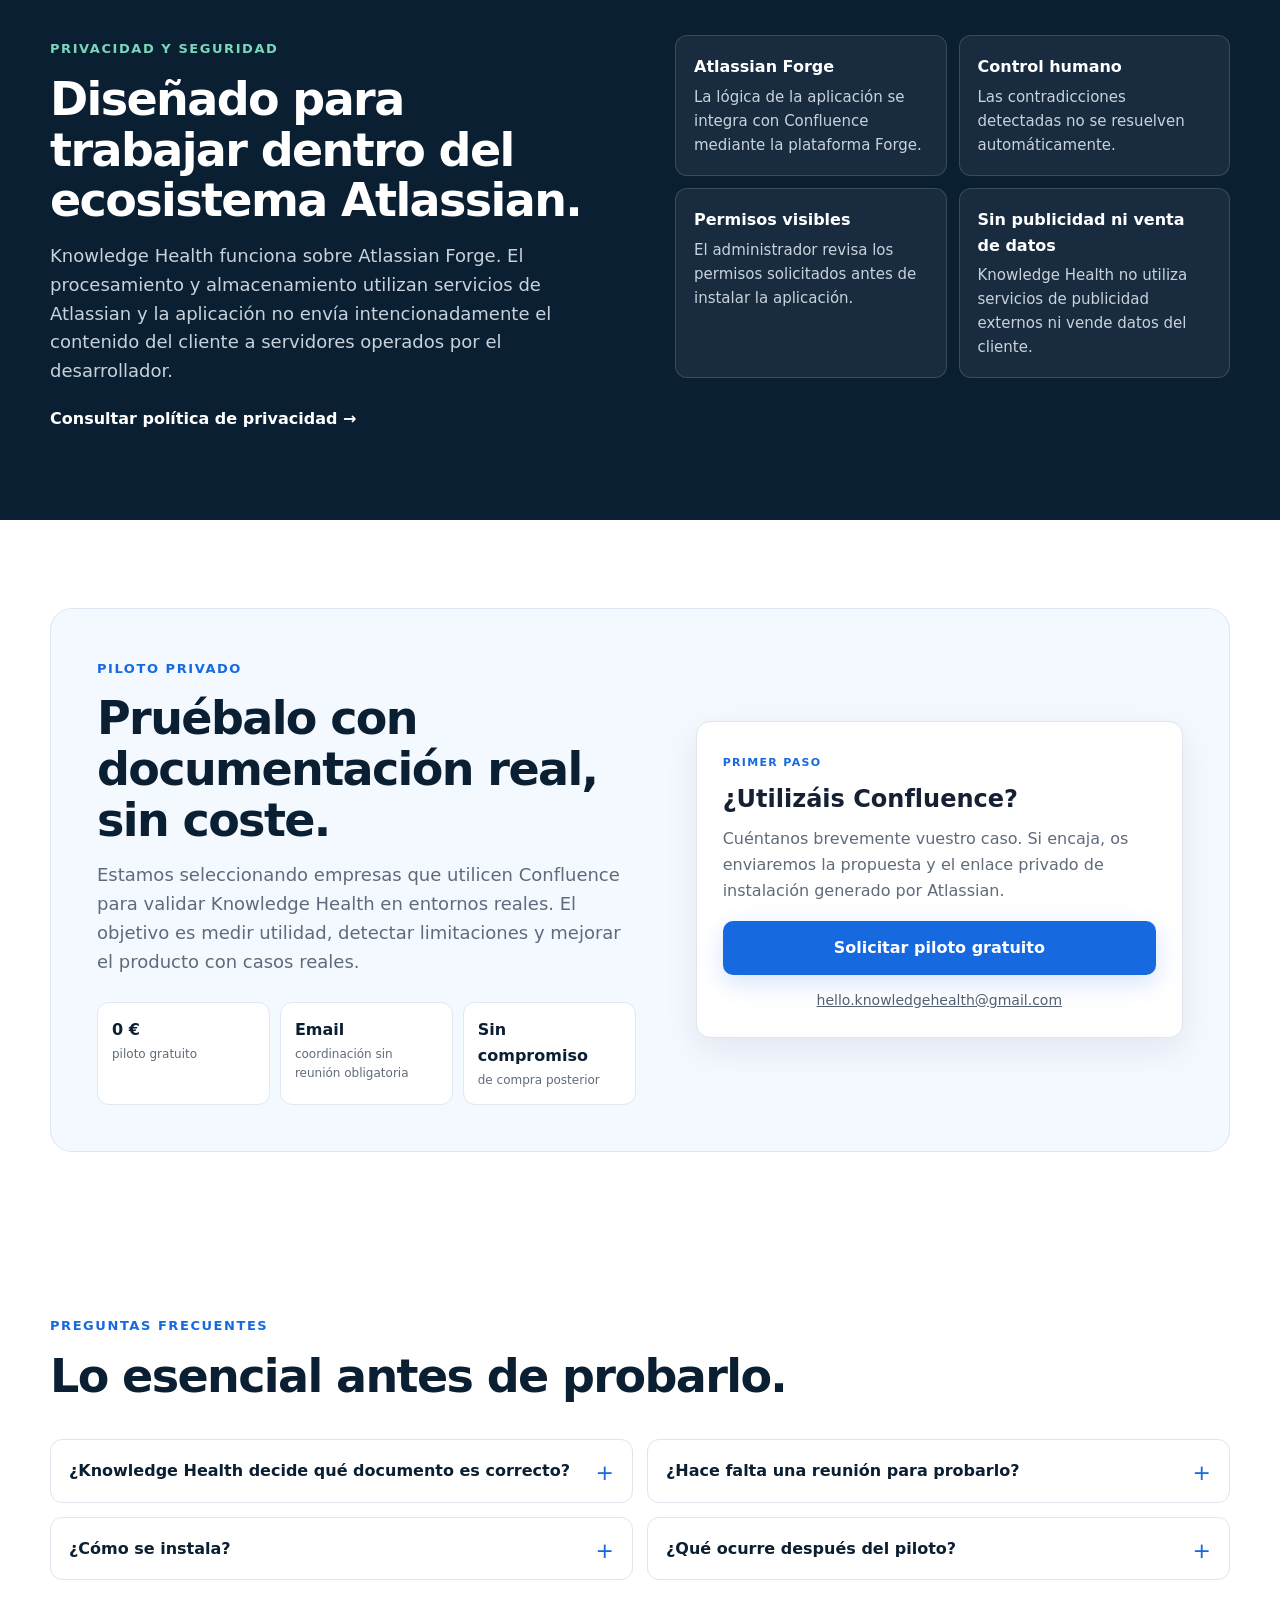
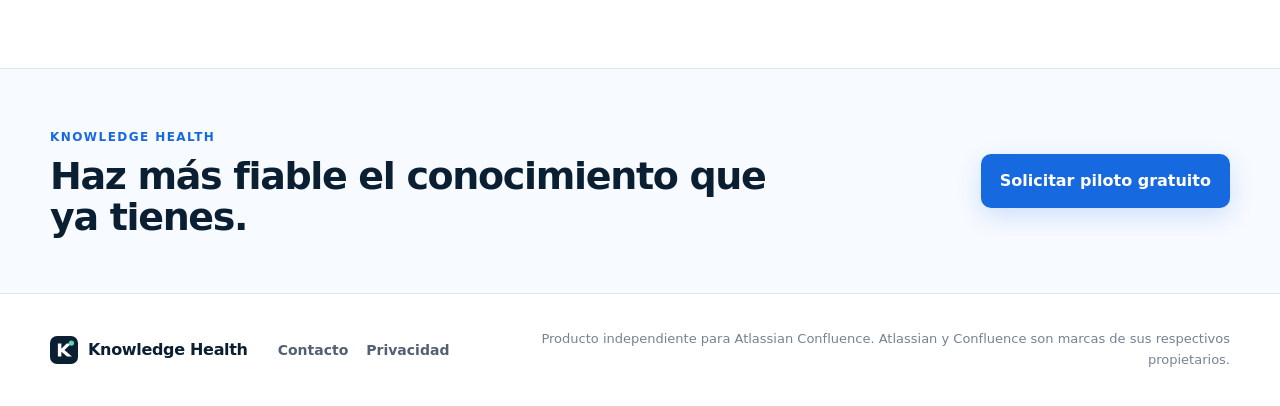
==== commit 87c29d26: "Route contact CTAs through reliable contact page" ====
--- a/index.html
+++ b/index.html
@@ -29,7 +29,7 @@
         <a href="#seguridad">Seguridad</a>
         <a href="#piloto">Piloto</a>
       </nav>
-      <a class="button outline small" href="mailto:hello.knowledgehealth@gmail.com?subject=Knowledge%20Health%20-%20Contacto">Contactar</a>
+      <a class="button outline small" href="contacto.html">Contactar</a>
     </div>
   </header>
 
@@ -41,7 +41,7 @@
           <h1>Detecta contradicciones antes de que se conviertan en <span>decisiones equivocadas.</span></h1>
           <p class="lead">Knowledge Health compara documentación relacionada en Confluence, muestra la evidencia y permite que una persona confirme qué versión debe seguir siendo la referencia.</p>
           <div class="actions">
-            <a class="button primary" href="mailto:hello.knowledgehealth@gmail.com?subject=Solicitar%20piloto%20gratuito%20de%20Knowledge%20Health&body=Hola%2C%20utilizamos%20Confluence%20y%20nos%20gustar%C3%ADa%20valorar%20un%20piloto%20de%20Knowledge%20Health.%0A%0AEmpresa%3A%0A%C3%81rea%20o%20equipo%3A%0APersona%20de%20contacto%3A">Solicitar piloto gratuito</a>
+            <a class="button primary" href="contacto.html">Solicitar piloto gratuito</a>
             <a class="button ghost" href="#funciona">Ver cómo funciona</a>
           </div>
           <div class="trust" aria-label="Características principales">
@@ -178,8 +178,8 @@
           <span class="pilot-label">PRIMER PASO</span>
           <h3>¿Utilizáis Confluence?</h3>
           <p>Cuéntanos brevemente vuestro caso. Si encaja, os enviaremos la propuesta y el enlace privado de instalación generado por Atlassian.</p>
-          <a class="button primary full" href="mailto:hello.knowledgehealth@gmail.com?subject=Solicitar%20piloto%20gratuito%20de%20Knowledge%20Health&body=Hola%2C%20utilizamos%20Confluence%20y%20nos%20gustar%C3%ADa%20valorar%20un%20piloto%20de%20Knowledge%20Health.%0A%0AEmpresa%3A%0A%C3%81rea%20o%20equipo%3A%0APersona%20de%20contacto%3A%0AComentarios%3A">Solicitar piloto gratuito</a>
-          <a class="mail" href="mailto:hello.knowledgehealth@gmail.com">hello.knowledgehealth@gmail.com</a>
+          <a class="button primary full" href="contacto.html">Solicitar piloto gratuito</a>
+          <a class="mail" href="contacto.html">hello.knowledgehealth@gmail.com</a>
         </div>
       </div>
     </section>
@@ -214,7 +214,7 @@
     <section class="final-cta">
       <div class="container final-cta-inner">
         <div><span>KNOWLEDGE HEALTH</span><h2>Haz más fiable el conocimiento que ya tienes.</h2></div>
-        <a class="button primary" href="mailto:hello.knowledgehealth@gmail.com?subject=Solicitar%20piloto%20gratuito%20de%20Knowledge%20Health">Solicitar piloto gratuito</a>
+        <a class="button primary" href="contacto.html">Solicitar piloto gratuito</a>
       </div>
     </section>
   </main>
@@ -223,7 +223,7 @@
     <div class="container footer">
       <div class="brand"><img src="logo.svg" alt="" width="28" height="28"><span>Knowledge Health</span></div>
       <div class="footer-links">
-        <a href="mailto:hello.knowledgehealth@gmail.com">Contacto</a>
+        <a href="contacto.html">Contacto</a>
         <a href="privacidad.html">Privacidad</a>
       </div>
       <p>Producto independiente para Atlassian Confluence. Atlassian y Confluence son marcas de sus respectivos propietarios.</p>
--- a/styles.css
+++ b/styles.css
@@ -1 +1 @@
-:root{--navy:#0b1f33;--blue:#1769e0;--ink:#152033;--muted:#5f6b7a;--line:#dfe5ec;--soft:#f5f7fa;--green:#1f9d74;--green-soft:#e8f7f1;--amber:#a86a00;--amber-soft:#fff4d6;--white:#fff}*{box-sizing:border-box}html{scroll-behavior:smooth}body{margin:0;font-family:Inter,ui-sans-serif,system-ui,-apple-system,BlinkMacSystemFont,"Segoe UI",sans-serif;color:var(--ink);background:#fff;line-height:1.6}.container{width:min(1160px,calc(100% - 40px));margin:0 auto}.site-header{position:sticky;top:0;z-index:20;background:rgba(255,255,255,.94);backdrop-filter:blur(12px);border-bottom:1px solid var(--line)}.nav-wrap{height:72px;display:flex;align-items:center;gap:28px}.brand{display:flex;align-items:center;gap:10px;text-decoration:none;color:var(--navy);font-weight:800;letter-spacing:-.02em}.brand img{display:block}.nav-wrap nav{margin-left:auto;display:flex;gap:24px}.nav-wrap nav a,.footer a{color:#526071;text-decoration:none;font-weight:600;font-size:14px}.nav-wrap nav a:hover,.footer a:hover{color:var(--blue)}.button{display:inline-flex;align-items:center;justify-content:center;text-decoration:none;border-radius:10px;padding:13px 18px;font-weight:750;transition:.2s ease}.button.small{padding:9px 14px;font-size:14px}.button.primary{background:var(--blue);color:#fff;box-shadow:0 8px 24px rgba(23,105,224,.18)}.button.primary:hover{transform:translateY(-1px);background:#0f5fcf}.button.outline{border:1px solid #b8c3cf;color:var(--navy);background:#fff}.button.ghost{color:var(--navy);background:#eef3f8}.button.full{width:100%}.hero{padding:88px 0 80px;background:radial-gradient(circle at 85% 15%,#e8f2ff 0,rgba(232,242,255,0) 34%),linear-gradient(180deg,#fbfdff 0,#fff 100%)}.hero-grid{display:grid;grid-template-columns:1.05fr .95fr;gap:58px;align-items:center}.eyebrow,.heading>span,.pilot>div>span{display:inline-block;color:var(--blue);font-size:13px;font-weight:850;letter-spacing:.12em;margin-bottom:14px}.hero h1{font-size:clamp(42px,5vw,66px);line-height:1.02;letter-spacing:-.045em;margin:0 0 24px;color:var(--navy)}.hero h1 span{color:var(--blue)}.lead{font-size:20px;color:#4e5c6e;max-width:720px;margin:0 0 28px}.actions{display:flex;gap:12px;flex-wrap:wrap}.trust{display:flex;gap:22px;flex-wrap:wrap;margin-top:24px;color:#4c5a6d;font-size:14px;font-weight:650}.product-card{background:#fff;border:1px solid #d8e0e9;border-radius:18px;padding:20px;box-shadow:0 24px 70px rgba(22,42,67,.13);transform:rotate(.4deg)}.product-head{display:flex;align-items:center;justify-content:space-between;padding-bottom:16px;border-bottom:1px solid var(--line)}.product-head>span{font-size:12px;color:#2d785f;background:var(--green-soft);border:1px solid #b7e4d5;border-radius:999px;padding:4px 8px}.label{font-size:13px;font-weight:700;color:#687588;margin:16px 0 9px}.workflow{display:grid;grid-template-columns:repeat(4,1fr);gap:8px}.workflow>div{background:#edf5e7;border-radius:8px;padding:10px}.workflow>div.warn{background:var(--amber-soft)}.workflow small{display:block;font-size:10px;color:#5a6470}.workflow b{display:block;font-size:13px;margin-top:3px}.conflict{margin-top:14px;border-radius:10px;background:#fff7df;padding:14px;border:1px solid #f2dfaa}.conflict-title{display:flex;justify-content:space-between;gap:12px}.conflict-title small{font-size:9px;font-weight:850;color:#90620d}.conflict-title h3{margin:2px 0 10px;font-size:16px}.conflict-title>span{font-size:10px;height:max-content;border:1px solid #ddb85d;border-radius:999px;padding:3px 7px}.evidence{display:grid;grid-template-columns:1fr 1fr;gap:8px}.evidence article{background:#f7f2e5;border-radius:7px;padding:10px}.evidence strong{font-size:12px}.evidence p{font-size:11px;margin:5px 0;color:#4f5760}.note{font-size:9px;color:#7d6b43;margin:9px 0 0}.section{padding:88px 0}.section.alt{background:var(--soft)}.heading{max-width:760px;margin-bottom:38px}.heading h2,.split h2,.pilot h2{font-size:clamp(32px,4vw,46px);line-height:1.1;letter-spacing:-.035em;color:var(--navy);margin:0 0 16px}.heading p,.split p,.pilot p{font-size:18px;color:var(--muted);margin:0}.cards{display:grid;grid-template-columns:repeat(3,1fr);gap:18px}.cards article{border:1px solid var(--line);border-radius:14px;padding:24px;background:#fff}.cards article>b{color:var(--blue);font-size:13px}.cards h3{font-size:20px;margin:18px 0 8px}.cards p{color:var(--muted);margin:0}.steps{display:grid;grid-template-columns:1fr 1fr;gap:16px}.steps article{display:flex;gap:18px;background:#fff;border:1px solid var(--line);border-radius:14px;padding:22px}.steps em{font-style:normal;width:38px;height:38px;flex:0 0 38px;display:grid;place-items:center;border-radius:10px;background:#e8f1ff;color:var(--blue);font-weight:850}.steps h3{margin:0 0 5px}.steps p{margin:0;color:var(--muted)}.dark{background:var(--navy);color:#fff}.split{display:grid;grid-template-columns:1fr 1fr;gap:70px;align-items:start}.split h2{color:#fff}.split p{color:#c8d2dc}.kicker-light{display:inline-block;font-size:13px;letter-spacing:.12em;font-weight:850;color:#79d7ba;margin-bottom:14px}.light-link{display:inline-block;margin-top:20px;color:#fff;font-weight:750;text-decoration:none}.dark-cards{display:grid;gap:12px}.dark-cards article{border:1px solid rgba(255,255,255,.14);background:rgba(255,255,255,.06);border-radius:12px;padding:18px}.dark-cards article p{font-size:15px;margin:5px 0 0}.pilot{display:grid;grid-template-columns:1.1fr .9fr;gap:60px;align-items:center;background:#f4f8ff;border:1px solid #dce7f6;border-radius:22px;padding:46px}.pilot-box{background:#fff;border:1px solid var(--line);border-radius:14px;padding:24px;box-shadow:0 12px 34px rgba(22,42,67,.08)}.pilot-box h3{font-size:24px;margin:0 0 8px}.pilot-box p{font-size:16px;margin-bottom:18px}.mail{display:block;text-align:center;margin-top:14px;color:#526071;font-size:14px}.footer{min-height:100px;display:grid;grid-template-columns:auto 1fr auto;align-items:center;gap:28px;border-top:1px solid var(--line)}footer p{margin:0;color:#768292;font-size:13px;text-align:right}@media(max-width:900px){.nav-wrap nav{display:none}.hero-grid,.split,.pilot{grid-template-columns:1fr}.hero{padding-top:64px}.product-card{transform:none}.cards{grid-template-columns:1fr}.steps{grid-template-columns:1fr}.pilot{padding:30px}.footer{grid-template-columns:1fr;padding:24px 0}footer p{text-align:left}}@media(max-width:600px){.container{width:min(100% - 24px,1160px)}.site-header .button.outline{display:none}.nav-wrap{height:64px}.hero{padding:48px 0 56px}.hero h1{font-size:42px}.lead{font-size:18px}.workflow{grid-template-columns:1fr 1fr}.evidence{grid-template-columns:1fr}.section{padding:64px 0}.trust{gap:10px 16px}.actions .button{width:100%}}
+:root{--navy:#0b1f33;--blue:#1769e0;--blue-dark:#0f5fcf;--ink:#152033;--muted:#5f6b7a;--line:#dfe5ec;--soft:#f5f7fa;--green:#1f9d74;--green-soft:#e8f7f1;--amber:#a86a00;--amber-soft:#fff4d6;--white:#fff;--shadow:0 24px 70px rgba(22,42,67,.13)}*{box-sizing:border-box}html{scroll-behavior:smooth}body{margin:0;font-family:Inter,ui-sans-serif,system-ui,-apple-system,BlinkMacSystemFont,"Segoe UI",sans-serif;color:var(--ink);background:#fff;line-height:1.6;-webkit-font-smoothing:antialiased}.container{width:min(1180px,calc(100% - 40px));margin:0 auto}.skip-link{position:absolute;left:-9999px;top:0;background:#fff;color:var(--navy);padding:10px 14px;z-index:999}.skip-link:focus{left:16px;top:16px}.site-header{position:sticky;top:0;z-index:30;background:rgba(255,255,255,.94);backdrop-filter:blur(12px);border-bottom:1px solid var(--line)}.nav-wrap{height:72px;display:flex;align-items:center;gap:28px}.brand{display:flex;align-items:center;gap:10px;text-decoration:none;color:var(--navy);font-weight:800;letter-spacing:-.02em}.brand img{display:block}.main-nav{margin-left:auto;display:flex;gap:24px}.main-nav a,.footer a{color:#526071;text-decoration:none;font-weight:650;font-size:14px}.main-nav a:hover,.footer a:hover{color:var(--blue)}.button{display:inline-flex;align-items:center;justify-content:center;text-decoration:none;border-radius:10px;padding:13px 18px;font-weight:760;transition:.2s ease;border:1px solid transparent}.button.small{padding:9px 14px;font-size:14px}.button.primary{background:var(--blue);color:#fff;box-shadow:0 8px 24px rgba(23,105,224,.18)}.button.primary:hover{transform:translateY(-1px);background:var(--blue-dark)}.button.outline{border-color:#b8c3cf;color:var(--navy);background:#fff}.button.ghost{color:var(--navy);background:#eef3f8}.button.full{width:100%}.hero{padding:78px 0 72px;background:radial-gradient(circle at 85% 15%,#e8f2ff 0,rgba(232,242,255,0) 34%),linear-gradient(180deg,#fbfdff 0,#fff 100%)}.hero-grid{display:grid;grid-template-columns:1.02fr .98fr;gap:56px;align-items:center}.hero-copy{max-width:670px}.eyebrow,.heading>span,.pilot-copy>span{display:inline-block;color:var(--blue);font-size:13px;font-weight:850;letter-spacing:.12em;margin-bottom:14px}.hero h1{font-size:clamp(44px,4.8vw,64px);line-height:1.03;letter-spacing:-.045em;margin:0 0 24px;color:var(--navy)}.hero h1 span{color:var(--blue)}.lead{font-size:20px;color:#4e5c6e;max-width:700px;margin:0 0 28px}.actions{display:flex;gap:12px;flex-wrap:wrap}.trust{display:flex;gap:22px;flex-wrap:wrap;margin-top:24px;color:#4c5a6d;font-size:14px;font-weight:650}.microcopy{margin:10px 0 0;color:#7a8796;font-size:13px}.product-card{background:#fff;border:1px solid #d8e0e9;border-radius:18px;padding:20px;box-shadow:var(--shadow)}.product-head{display:flex;align-items:center;justify-content:space-between;padding-bottom:16px;border-bottom:1px solid var(--line)}.product-head>span{font-size:12px;color:#2d785f;background:var(--green-soft);border:1px solid #b7e4d5;border-radius:999px;padding:4px 8px}.label{font-size:13px;font-weight:700;color:#687588;margin:16px 0 9px}.workflow{display:grid;grid-template-columns:repeat(4,1fr);gap:8px}.workflow>div{background:#edf5e7;border-radius:8px;padding:10px}.workflow>div.warn{background:var(--amber-soft)}.workflow small{display:block;font-size:10px;color:#5a6470}.workflow b{display:block;font-size:13px;margin-top:3px}.conflict{margin-top:14px;border-radius:10px;background:#fff7df;padding:14px;border:1px solid #f2dfaa}.conflict-title{display:flex;justify-content:space-between;gap:12px}.conflict-title small{font-size:9px;font-weight:850;color:#90620d}.conflict-title h3{margin:2px 0 10px;font-size:16px}.conflict-title>span{font-size:10px;height:max-content;border:1px solid #ddb85d;border-radius:999px;padding:3px 7px}.evidence{display:grid;grid-template-columns:1fr 1fr;gap:8px}.evidence article{background:#f7f2e5;border-radius:7px;padding:10px}.evidence strong{font-size:12px}.evidence p{font-size:11px;margin:5px 0;color:#4f5760}.note{font-size:9px;color:#7d6b43;margin:9px 0 0}.proof-strip{border-top:1px solid var(--line);border-bottom:1px solid var(--line);background:#fff}.proof-grid{display:grid;grid-template-columns:repeat(3,1fr)}.proof-grid>div{padding:24px 28px;border-right:1px solid var(--line)}.proof-grid>div:last-child{border-right:0}.proof-grid strong{display:block;color:var(--navy);font-size:16px;margin-bottom:3px}.proof-grid span{color:var(--muted);font-size:14px}.section{padding:88px 0}.section.alt{background:var(--soft)}.heading{max-width:780px;margin-bottom:38px}.heading.compact{max-width:840px}.heading h2,.split h2,.pilot h2,.final-cta h2{font-size:clamp(32px,4vw,46px);line-height:1.1;letter-spacing:-.035em;color:var(--navy);margin:0 0 16px}.heading p,.split p,.pilot p{font-size:18px;color:var(--muted);margin:0}.cards{display:grid;grid-template-columns:repeat(3,1fr);gap:18px}.cards article{border:1px solid var(--line);border-radius:14px;padding:24px;background:#fff}.cards article>b{color:var(--blue);font-size:13px}.cards h3{font-size:20px;margin:18px 0 8px}.cards p{color:var(--muted);margin:0}.steps{display:grid;grid-template-columns:1fr 1fr;gap:16px}.steps article{display:flex;gap:18px;background:#fff;border:1px solid var(--line);border-radius:14px;padding:22px}.steps em{font-style:normal;width:38px;height:38px;flex:0 0 38px;display:grid;place-items:center;border-radius:10px;background:#e8f1ff;color:var(--blue);font-weight:850}.steps h3{margin:0 0 5px}.steps p{margin:0;color:var(--muted)}.use-cases{padding-top:82px}.use-grid{display:grid;grid-template-columns:repeat(4,1fr);gap:16px}.use-grid article{border:1px solid var(--line);border-radius:14px;padding:22px;background:#fff}.use-grid h3{margin:0 0 8px;font-size:18px}.use-grid p{margin:0;color:var(--muted);font-size:15px}.dark{background:var(--navy);color:#fff}.split{display:grid;grid-template-columns:1fr 1fr;gap:70px;align-items:start}.split h2{color:#fff}.split p{color:#c8d2dc}.kicker-light{display:inline-block;font-size:13px;letter-spacing:.12em;font-weight:850;color:#79d7ba;margin-bottom:14px}.light-link{display:inline-block;margin-top:20px;color:#fff;font-weight:750;text-decoration:none}.light-link:hover{text-decoration:underline}.dark-cards{display:grid;grid-template-columns:1fr 1fr;gap:12px}.dark-cards article{border:1px solid rgba(255,255,255,.14);background:rgba(255,255,255,.06);border-radius:12px;padding:18px}.dark-cards article p{font-size:15px;margin:5px 0 0}.pilot-section{background:#fff}.pilot{display:grid;grid-template-columns:1.05fr .95fr;gap:60px;align-items:center;background:#f4f8ff;border:1px solid #dce7f6;border-radius:22px;padding:46px}.pilot-box{background:#fff;border:1px solid var(--line);border-radius:14px;padding:26px;box-shadow:0 12px 34px rgba(22,42,67,.08)}.pilot-label{display:inline-block;color:var(--blue);font-size:11px;font-weight:850;letter-spacing:.12em;margin-bottom:8px}.pilot-box h3{font-size:24px;margin:0 0 8px}.pilot-box p{font-size:16px;margin-bottom:18px}.mail{display:block;text-align:center;margin-top:14px;color:#526071;font-size:14px}.pilot-points{display:grid;grid-template-columns:repeat(3,1fr);gap:10px;margin-top:26px}.pilot-points>div{background:#fff;border:1px solid #dfe8f3;border-radius:12px;padding:14px}.pilot-points strong{display:block;color:var(--navy);font-size:16px}.pilot-points span{display:block;color:var(--muted);font-size:12px;margin-top:2px}.faq-section{padding-top:72px}.faq-grid{display:grid;grid-template-columns:1fr 1fr;gap:14px}.faq-grid details{border:1px solid var(--line);border-radius:12px;background:#fff;padding:0 18px}.faq-grid summary{cursor:pointer;list-style:none;font-weight:760;color:var(--navy);padding:18px 28px 18px 0;position:relative}.faq-grid summary::-webkit-details-marker{display:none}.faq-grid summary:after{content:"+";position:absolute;right:0;top:15px;font-size:22px;color:var(--blue);font-weight:500}.faq-grid details[open] summary:after{content:"–"}.faq-grid details p{margin:0 0 18px;color:var(--muted)}.final-cta{background:#f7faff;border-top:1px solid var(--line);border-bottom:1px solid var(--line);padding:54px 0}.final-cta-inner{display:flex;align-items:center;justify-content:space-between;gap:32px}.final-cta span{display:inline-block;color:var(--blue);font-weight:850;letter-spacing:.12em;font-size:12px;margin-bottom:8px}.final-cta h2{font-size:clamp(28px,3vw,38px);margin:0;max-width:720px}.footer{min-height:112px;display:grid;grid-template-columns:auto auto 1fr;align-items:center;gap:30px}.footer-links{display:flex;gap:18px}footer p{margin:0;color:#768292;font-size:13px;text-align:right}.privacy-page{background:#f7f9fc}.privacy-shell{padding:64px 0 88px}.privacy-card{max-width:900px;margin:0 auto;background:#fff;border:1px solid var(--line);border-radius:18px;padding:42px;box-shadow:0 18px 50px rgba(22,42,67,.07)}.privacy-card h1{font-size:clamp(34px,5vw,50px);line-height:1.05;letter-spacing:-.04em;color:var(--navy);margin:0 0 10px}.privacy-card .updated{color:var(--muted);margin:0 0 32px}.privacy-card h2{font-size:22px;color:var(--navy);margin:30px 0 10px}.privacy-card p,.privacy-card li{color:#465569}.privacy-card a{color:var(--blue)}@media(max-width:980px){.main-nav{display:none}.hero-grid,.split,.pilot{grid-template-columns:1fr}.hero-copy{max-width:none}.product-card{max-width:760px}.cards{grid-template-columns:1fr}.steps{grid-template-columns:1fr}.use-grid{grid-template-columns:1fr 1fr}.proof-grid{grid-template-columns:1fr}.proof-grid>div{border-right:0;border-bottom:1px solid var(--line)}.proof-grid>div:last-child{border-bottom:0}.dark-cards{grid-template-columns:1fr 1fr}.pilot{padding:34px}.pilot-points{grid-template-columns:1fr}.faq-grid{grid-template-columns:1fr}.footer{grid-template-columns:1fr;padding:28px 0}footer p{text-align:left}.final-cta-inner{align-items:flex-start;flex-direction:column}}@media(max-width:640px){.container{width:min(100% - 24px,1180px)}.site-header .button.outline{display:none}.nav-wrap{height:64px}.hero{padding:50px 0 56px}.hero h1{font-size:40px}.lead{font-size:18px}.workflow{grid-template-columns:1fr 1fr}.evidence{grid-template-columns:1fr}.section{padding:64px 0}.trust{gap:10px 16px}.actions .button{width:100%}.use-grid{grid-template-columns:1fr}.dark-cards{grid-template-columns:1fr}.pilot{padding:24px;border-radius:16px}.privacy-card{padding:26px 20px;border-radius:14px}.proof-grid>div{padding:20px 0}.footer-links{flex-wrap:wrap}}
